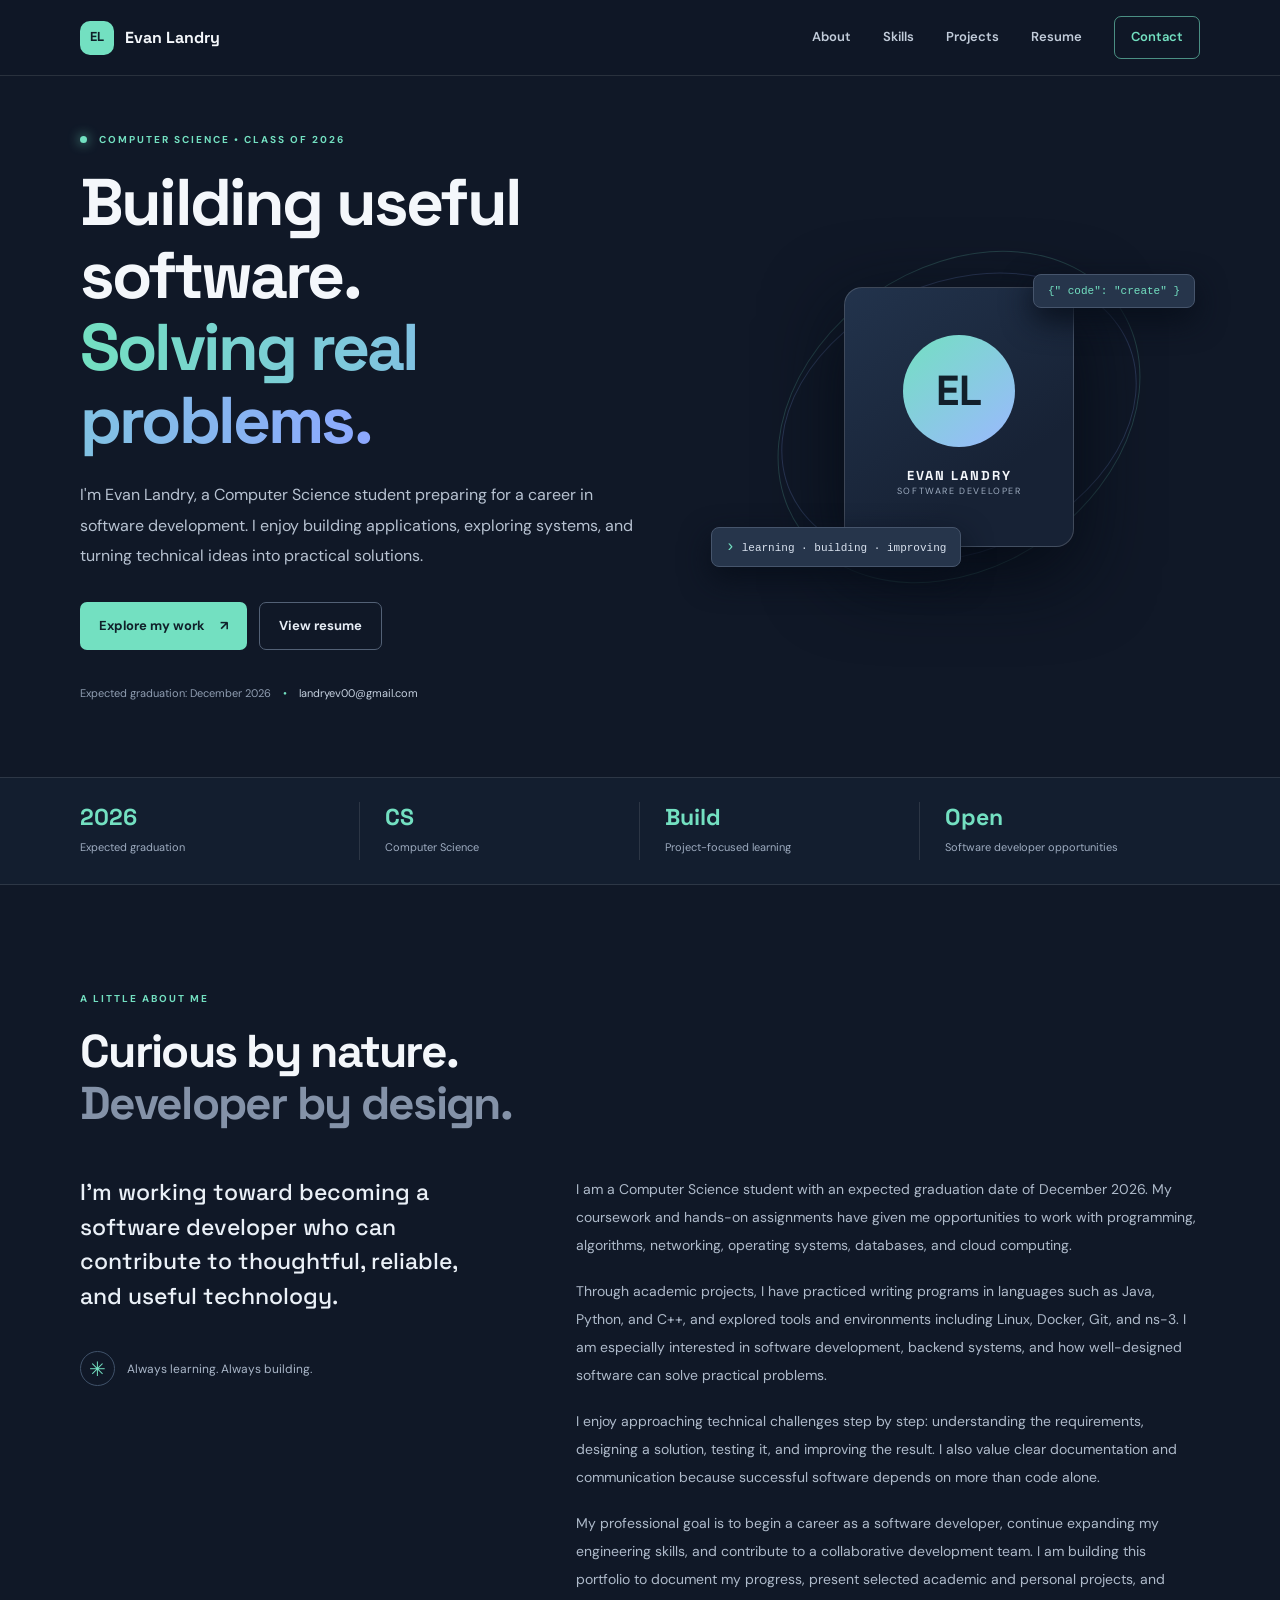
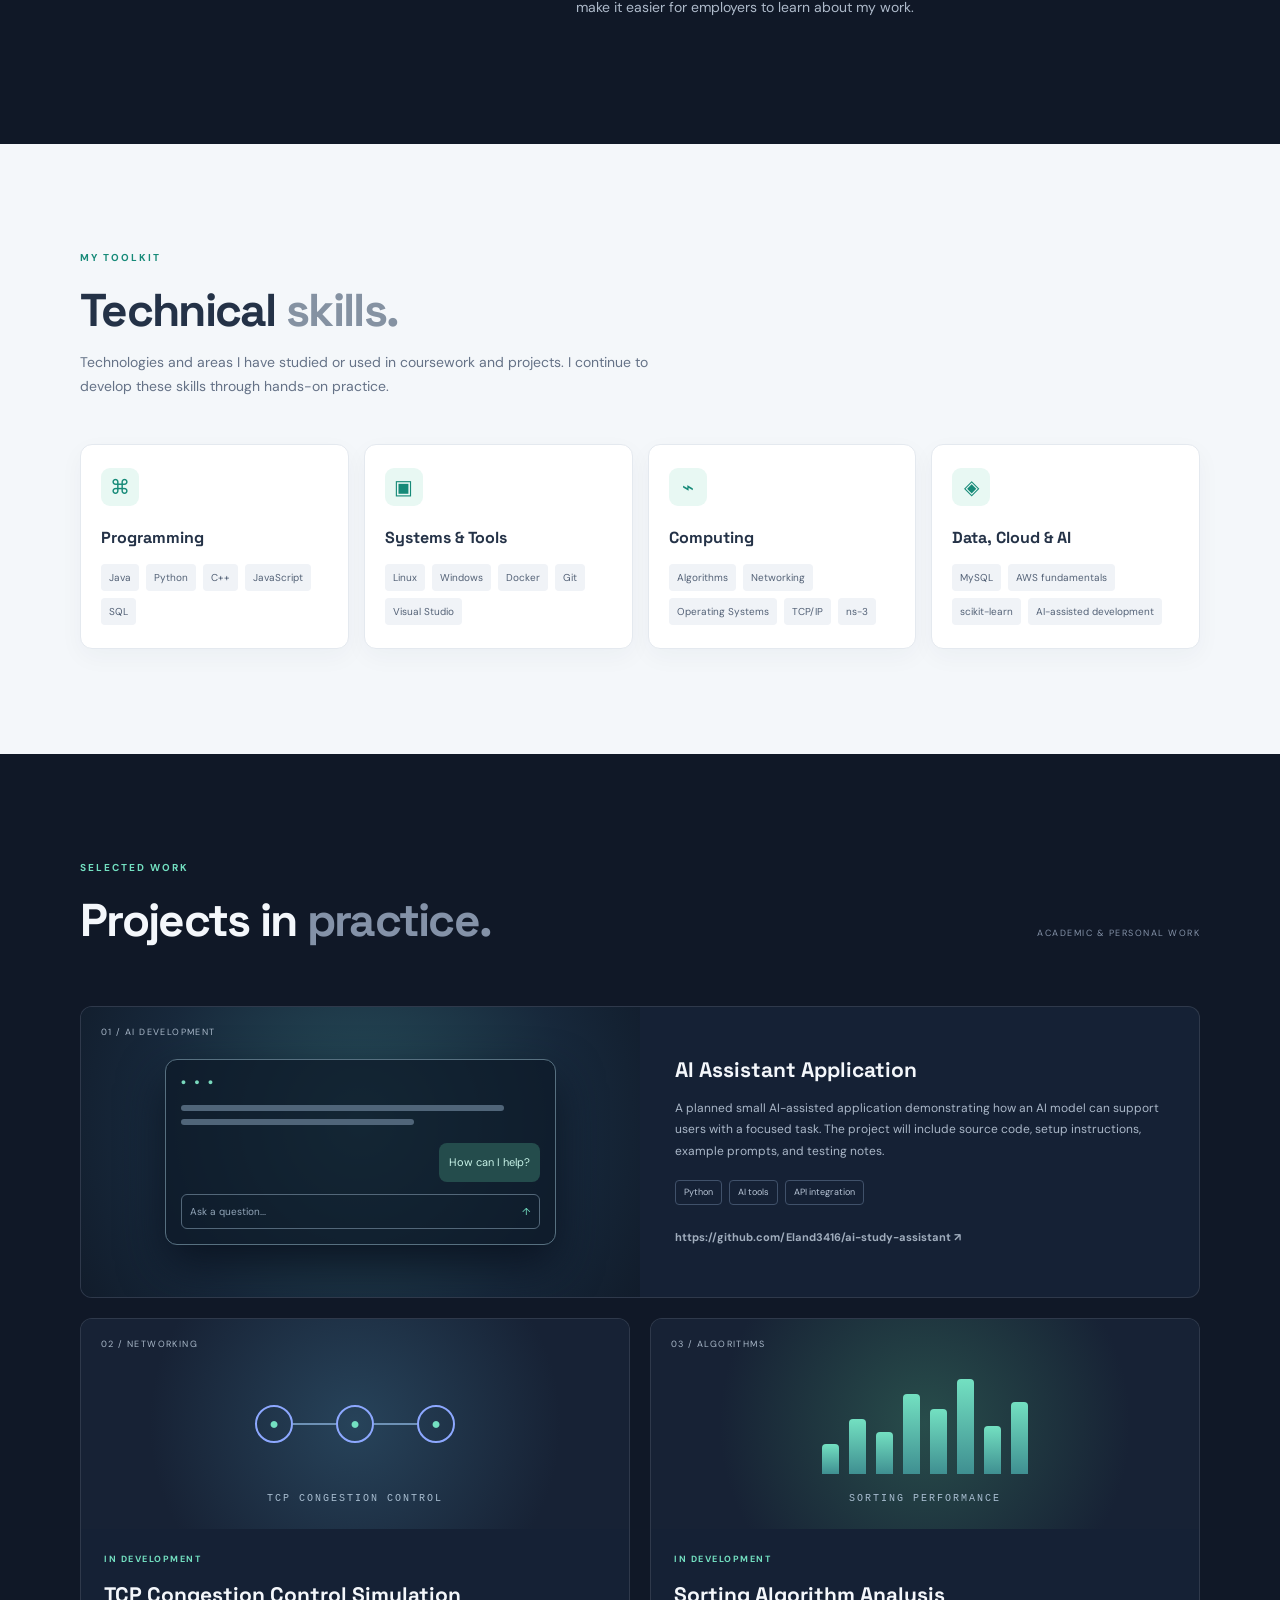
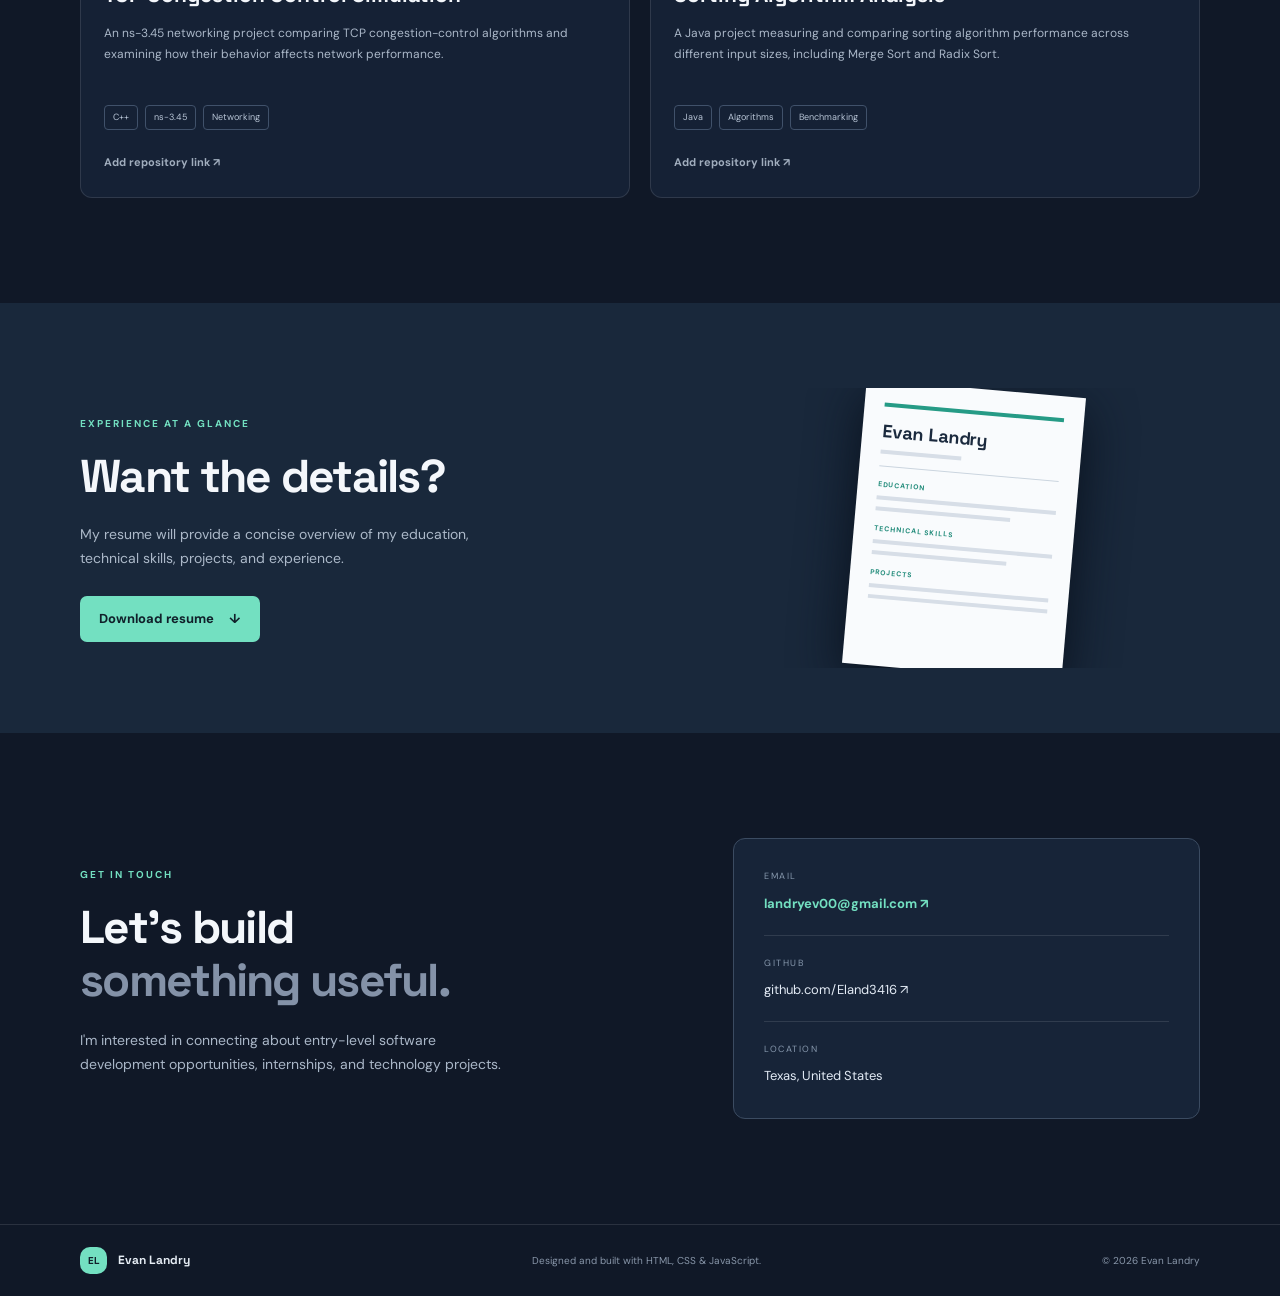
==== index.html @ 93e1a4d6 "Update project status to 'IN DEVELOPMENT'" ====
<!DOCTYPE html>
<html lang="en">
<head>
  <meta charset="UTF-8">
  <meta name="viewport" content="width=device-width, initial-scale=1.0">
  <meta name="description" content="Evan Landry — Computer Science student and aspiring software developer. Explore projects, technical skills, and contact information.">
  <meta name="theme-color" content="#101827">
  <title>Evan Landry | Software Developer Portfolio</title>
  <link rel="preconnect" href="https://fonts.googleapis.com">
  <link rel="preconnect" href="https://fonts.gstatic.com" crossorigin>
  <link href="https://fonts.googleapis.com/css2?family=DM+Sans:wght@400;500;600;700&family=Space+Grotesk:wght@500;600;700&display=swap" rel="stylesheet">
  <link rel="stylesheet" href="style.css">
</head>
<body>
  <header class="site-header">
    <nav class="nav container" aria-label="Main navigation">
      <a class="brand" href="#home" aria-label="Evan Landry home"><span class="brand-mark">EL</span><span>Evan Landry</span></a>
      <button class="menu-toggle" id="menuToggle" aria-label="Toggle navigation" aria-expanded="false">☰</button>
      <div class="nav-links" id="navLinks">
        <a href="#about">About</a><a href="#skills">Skills</a><a href="#projects">Projects</a>
        <a href="#resume">Resume</a><a class="nav-contact" href="#contact">Contact</a>
      </div>
    </nav>
  </header>

  <main>
    <section class="hero container" id="home">
      <div class="hero-copy">
        <p class="eyebrow"><span class="status-dot"></span> COMPUTER SCIENCE • CLASS OF 2026</p>
        <h1>Building useful software.<br><span class="gradient-text">Solving real problems.</span></h1>
        <p class="hero-description">I'm Evan Landry, a Computer Science student preparing for a career in software development. I enjoy building applications, exploring systems, and turning technical ideas into practical solutions.</p>
        <div class="hero-actions">
          <a class="button button-primary" href="#projects">Explore my work <span>↗</span></a>
          <a class="button button-secondary" href="resume/resume.pdf" target="_blank" rel="noopener">View resume</a>
        </div>
        <div class="hero-meta"><span>Expected graduation: December 2026</span><span class="meta-divider">•</span><a href="mailto:landryev00@gmail.com">landryev00@gmail.com</a></div>
      </div>
      <div class="hero-visual" aria-label="Initials EL profile placeholder">
        <div class="visual-orbit orbit-one"></div><div class="visual-orbit orbit-two"></div>
        <div class="profile-card"><div class="profile-initials">EL</div><p>EVAN LANDRY</p><span>SOFTWARE DEVELOPER</span></div>
        <div class="floating-tag tag-code">{" code": "create" }</div>
        <div class="floating-tag tag-terminal"><span>›</span> learning · building · improving</div>
      </div>
    </section>

    <section class="quick-facts">
      <div class="container facts-grid">
        <div><strong>2026</strong><span>Expected graduation</span></div>
        <div><strong>CS</strong><span>Computer Science</span></div>
        <div><strong>Build</strong><span>Project-focused learning</span></div>
        <div><strong>Open</strong><span>Software developer opportunities</span></div>
      </div>
    </section>

    <section class="section container" id="about">
      <div class="section-heading"><p class="eyebrow">A LITTLE ABOUT ME</p><h2>Curious by nature.<br><span class="muted-heading">Developer by design.</span></h2></div>
      <div class="about-grid">
        <div class="about-lead"><p class="lead">I'm working toward becoming a software developer who can contribute to thoughtful, reliable, and useful technology.</p><div class="about-note"><span class="note-icon">✳</span><span>Always learning. Always building.</span></div></div>
        <div class="about-body">
          <p>I am a Computer Science student with an expected graduation date of December 2026. My coursework and hands-on assignments have given me opportunities to work with programming, algorithms, networking, operating systems, databases, and cloud computing.</p>
          <p>Through academic projects, I have practiced writing programs in languages such as Java, Python, and C++, and explored tools and environments including Linux, Docker, Git, and ns-3. I am especially interested in software development, backend systems, and how well-designed software can solve practical problems.</p>
          <p>I enjoy approaching technical challenges step by step: understanding the requirements, designing a solution, testing it, and improving the result. I also value clear documentation and communication because successful software depends on more than code alone.</p>
          <p>My professional goal is to begin a career as a software developer, continue expanding my engineering skills, and contribute to a collaborative development team. I am building this portfolio to document my progress, present selected academic and personal projects, and make it easier for employers to learn about my work.</p>
        </div>
      </div>
    </section>

    <section class="section section-tint" id="skills">
      <div class="container">
        <div class="section-heading"><p class="eyebrow">MY TOOLKIT</p><h2>Technical <span class="muted-heading">skills.</span></h2><p class="section-intro">Technologies and areas I have studied or used in coursework and projects. I continue to develop these skills through hands-on practice.</p></div>
        <div class="skills-grid">
          <article class="skill-card"><div class="skill-icon">⌘</div><h3>Programming</h3><div class="skill-tags"><span>Java</span><span>Python</span><span>C++</span><span>JavaScript</span><span>SQL</span></div></article>
          <article class="skill-card"><div class="skill-icon">▣</div><h3>Systems & Tools</h3><div class="skill-tags"><span>Linux</span><span>Windows</span><span>Docker</span><span>Git</span><span>Visual Studio</span></div></article>
          <article class="skill-card"><div class="skill-icon">⌁</div><h3>Computing</h3><div class="skill-tags"><span>Algorithms</span><span>Networking</span><span>Operating Systems</span><span>TCP/IP</span><span>ns-3</span></div></article>
          <article class="skill-card"><div class="skill-icon">◈</div><h3>Data, Cloud & AI</h3><div class="skill-tags"><span>MySQL</span><span>AWS fundamentals</span><span>scikit-learn</span><span>AI-assisted development</span></div></article>
        </div>
      </div>
    </section>

    <section class="section container" id="projects">
      <div class="section-heading section-heading-row"><div><p class="eyebrow">SELECTED WORK</p><h2>Projects in <span class="muted-heading">practice.</span></h2></div><span class="project-count">ACADEMIC & PERSONAL WORK</span></div>
      <div class="projects-grid">
        <article class="project-card project-featured">
          <div class="project-art art-ai"><span class="art-label">01 / AI DEVELOPMENT</span><div class="ai-window"><div class="window-dots">● ● ●</div><div class="ai-line wide"></div><div class="ai-line"></div><div class="ai-bubble">How can I help?</div><div class="ai-input">Ask a question... <span>↑</span></div></div></div>
          <div class="project-content"><div class="project-type"></div><h3>AI Assistant Application</h3><p>A planned small AI-assisted application demonstrating how an AI model can support users with a focused task. The project will include source code, setup instructions, example prompts, and testing notes.</p><div class="project-tags"><span>Python</span><span>AI tools</span><span>API integration</span></div><span class="project-link coming-soon">https://github.com/Eland3416/ai-study-assistant ↗</span></div>
        </article>
        <article class="project-card">
          <div class="project-art art-network"><span class="art-label">02 / NETWORKING</span><div class="network-diagram"><i>●</i><b></b><i>●</i><b></b><i>●</i></div><div class="network-caption">TCP CONGESTION CONTROL</div></div>
          <div class="project-content"><div class="project-type">IN DEVELOPMENT</div><h3>TCP Congestion Control Simulation</h3><p>An ns-3.45 networking project comparing TCP congestion-control algorithms and examining how their behavior affects network performance.</p><div class="project-tags"><span>C++</span><span>ns-3.45</span><span>Networking</span></div><span class="project-link coming-soon">Add repository link ↗</span></div>
        </article>
        <article class="project-card">
          <div class="project-art art-algorithm"><span class="art-label">03 / ALGORITHMS</span><div class="bars"><i style="height:30%"></i><i style="height:55%"></i><i style="height:42%"></i><i style="height:80%"></i><i style="height:65%"></i><i style="height:95%"></i><i style="height:48%"></i><i style="height:72%"></i></div><div class="network-caption">SORTING PERFORMANCE</div></div>
          <div class="project-content"><div class="project-type">IN DEVELOPMENT</div><h3>Sorting Algorithm Analysis</h3><p>A Java project measuring and comparing sorting algorithm performance across different input sizes, including Merge Sort and Radix Sort.</p><div class="project-tags"><span>Java</span><span>Algorithms</span><span>Benchmarking</span></div><span class="project-link coming-soon">Add repository link ↗</span></div>
        </article>
      </div>
    </section>

    <section class="section resume-section" id="resume">
      <div class="container resume-panel"><div><p class="eyebrow">EXPERIENCE AT A GLANCE</p><h2>Want the details?</h2><p>My resume will provide a concise overview of my education, technical skills, projects, and experience.</p><a class="button button-primary" href="resume/resume.pdf" target="_blank" rel="noopener">Download resume <span>↓</span></a></div><div class="resume-preview"><div class="resume-sheet"><div class="resume-sheet-top"></div><div class="resume-sheet-name">Evan Landry</div><div class="resume-sheet-line short"></div><div class="resume-sheet-rule"></div><div class="resume-sheet-heading">EDUCATION</div><div class="resume-sheet-line"></div><div class="resume-sheet-line medium"></div><div class="resume-sheet-heading">TECHNICAL SKILLS</div><div class="resume-sheet-line"></div><div class="resume-sheet-line medium"></div><div class="resume-sheet-heading">PROJECTS</div><div class="resume-sheet-line"></div><div class="resume-sheet-line"></div></div></div></div>
     
    </section>

    <section class="section container contact-section" id="contact">
      <div class="contact-copy"><p class="eyebrow">GET IN TOUCH</p><h2>Let's build<br><span class="muted-heading">something useful.</span></h2><p>I'm interested in connecting about entry-level software development opportunities, internships, and technology projects.</p></div>
      <div class="contact-card"><span class="contact-label">EMAIL</span><a class="contact-email" href="mailto:landryev00@gmail.com">landryev00@gmail.com ↗</a><div class="contact-divider"></div><span class="contact-label">GITHUB</span><a href="https://github.com/Eland3416" target="_blank" rel="noopener">github.com/Eland3416 ↗</a><div class="contact-divider"></div><span class="contact-label">LOCATION</span><span>Texas, United States</span></div>
    </section>
  </main>

  <footer class="footer"><div class="container footer-inner"><a class="brand" href="#home"><span class="brand-mark">EL</span><span>Evan Landry</span></a><span>Designed and built with HTML, CSS & JavaScript.</span><span>© <span id="year"></span> Evan Landry</span></div></footer>
  <script src="script.js"></script>
</body>
</html>
---- style.css ----
:root{--bg:#101827;--panel:#172235;--ink:#f4f7fb;--muted:#aab6c8;--accent:#73e0c1;--accent2:#8da8ff;--line:rgba(255,255,255,.11);--light:#f4f7fa;--dark:#172235;--body:#243247}
*{box-sizing:border-box}html{scroll-behavior:smooth;scroll-padding-top:85px}body{margin:0;font-family:"DM Sans",sans-serif;color:var(--ink);background:var(--bg);line-height:1.7}a{color:inherit;text-decoration:none}.container{width:min(1120px,calc(100% - 48px));margin-inline:auto}.site-header{height:76px;position:sticky;top:0;z-index:10;background:rgba(16,24,39,.92);backdrop-filter:blur(14px);border-bottom:1px solid var(--line)}.nav{height:100%;display:flex;align-items:center;justify-content:space-between}.brand{display:inline-flex;align-items:center;gap:11px;font-family:"Space Grotesk",sans-serif;font-weight:700}.brand-mark{display:grid;place-items:center;width:34px;height:34px;border-radius:10px;background:var(--accent);color:#10202a;font-size:13px}.nav-links{display:flex;align-items:center;gap:32px;color:#c2ccda;font-size:13px;font-weight:600}.nav-links a:hover,.contact-card a:hover{color:var(--accent)}.nav-links .nav-contact{padding:9px 16px;border:1px solid rgba(115,224,193,.6);border-radius:7px;color:var(--accent)}.menu-toggle{display:none;background:none;border:0;color:white;font-size:24px}
.hero{min-height:620px;display:grid;grid-template-columns:1.1fr .9fr;align-items:center;gap:50px;padding-top:55px;padding-bottom:75px}.eyebrow{font-size:10px;letter-spacing:2px;font-weight:700;color:var(--accent);margin:0 0 18px}.status-dot{display:inline-block;width:7px;height:7px;border-radius:50%;background:var(--accent);margin-right:8px;box-shadow:0 0 12px var(--accent)}h1,h2,h3,p{margin-top:0}h1,h2,h3{font-family:"Space Grotesk",sans-serif}h1{font-size:clamp(42px,5.2vw,66px);line-height:1.1;letter-spacing:-2.8px;margin-bottom:24px}.gradient-text{background:linear-gradient(90deg,var(--accent),var(--accent2));background-clip:text;color:transparent}.hero-description{max-width:580px;color:#b7c2d1;font-size:16px;line-height:1.9}.hero-actions{display:flex;gap:12px;margin-top:30px}.button{display:inline-flex;align-items:center;justify-content:center;gap:15px;padding:12px 19px;border-radius:7px;font-size:13px;font-weight:700;transition:transform .2s,background .2s}.button:hover{transform:translateY(-2px)}.button-primary{background:var(--accent);color:#10202a}.button-secondary{border:1px solid #536176;color:#e7edf5}.hero-meta{display:flex;gap:12px;align-items:center;margin-top:34px;color:#8f9db1;font-size:11px}.hero-meta a{color:#c5d0df}.meta-divider{color:var(--accent)}
.hero-visual{height:410px;position:relative;display:grid;place-items:center}.visual-orbit{position:absolute;border:1px solid rgba(141,168,255,.2);border-radius:50%;transform:rotate(-24deg)}.orbit-one{width:370px;height:270px}.orbit-two{width:300px;height:390px;transform:rotate(55deg);border-color:rgba(115,224,193,.2)}.profile-card{width:230px;height:260px;position:relative;z-index:1;display:flex;flex-direction:column;align-items:center;justify-content:center;border:1px solid rgba(255,255,255,.17);border-radius:18px;background:linear-gradient(145deg,#22334c,#172235 70%);box-shadow:0 25px 80px #050b15}.profile-initials{width:112px;height:112px;display:grid;place-items:center;border-radius:50%;font:700 42px "Space Grotesk";color:#12202b;background:linear-gradient(140deg,var(--accent),#9bb8ff);margin-bottom:20px}.profile-card p{font:700 13px "Space Grotesk";letter-spacing:2px;margin:0}.profile-card>span{font-size:9px;letter-spacing:1.6px;color:#9eacc0}.floating-tag{position:absolute;z-index:2;background:#26354b;border:1px solid #46556c;padding:10px 14px;border-radius:8px;color:#d9e2ef;font:11px monospace;box-shadow:0 12px 30px #080f1b}.tag-code{top:62px;right:5px;color:var(--accent)}.tag-terminal{bottom:55px;left:-8px}.tag-terminal span{color:var(--accent);font-size:16px}
.quick-facts{border-block:1px solid var(--line);background:#131e2f}.facts-grid{display:grid;grid-template-columns:repeat(4,1fr);padding:24px 0}.facts-grid div{padding:0 25px;border-right:1px solid var(--line)}.facts-grid div:first-child{padding-left:0}.facts-grid div:last-child{border:0}.facts-grid strong{display:block;font:700 23px "Space Grotesk";color:var(--accent)}.facts-grid span{font-size:11px;color:#9eacc0}
.section{padding-top:105px;padding-bottom:105px}.section-heading{margin-bottom:45px}.section-heading h2,.contact-copy h2,.resume-panel h2{font-size:clamp(34px,4vw,46px);line-height:1.15;letter-spacing:-1.7px;margin-bottom:14px}.muted-heading{color:#8492a8}.about-grid{display:grid;grid-template-columns:.8fr 1.2fr;gap:80px}.lead{font:500 23px/1.5 "Space Grotesk";color:#eaf0f7}.about-note{display:flex;align-items:center;gap:12px;margin-top:38px;color:#aab7c9;font-size:12px}.note-icon{display:grid;place-items:center;width:35px;height:35px;border:1px solid #40526a;border-radius:50%;color:var(--accent);font-size:20px}.about-body p{font-size:14px;color:#aebaca;line-height:2;margin-bottom:18px}
.section-tint{background:var(--light);color:var(--body)}.section-tint .muted-heading{color:#8592a2}.section-tint .eyebrow{color:#168a78}.section-intro{max-width:570px;color:#657287;font-size:14px}.skills-grid{display:grid;grid-template-columns:repeat(4,1fr);gap:15px}.skill-card{background:white;border:1px solid #e4e9ef;border-radius:12px;padding:23px 20px;box-shadow:0 8px 25px rgba(28,47,73,.04)}.skill-icon{width:38px;height:38px;display:grid;place-items:center;border-radius:9px;background:#e8f8f3;color:#168a78;font-size:20px}.skill-card h3{font-size:16px;margin:18px 0 13px}.skill-tags,.project-tags{display:flex;flex-wrap:wrap;gap:7px}.skill-tags span{font-size:10px;color:#536176;background:#f0f3f7;padding:5px 8px;border-radius:4px}.small-note{font-size:11px;color:#8895a6;margin-top:18px}.section-tint .small-note{color:#778397}
.section-heading-row{display:flex;justify-content:space-between;align-items:end}.project-count{font-size:9px;letter-spacing:1.5px;color:#8492a8;padding-bottom:20px}.projects-grid{display:grid;grid-template-columns:repeat(2,1fr);gap:20px}.project-card{overflow:hidden;border:1px solid var(--line);border-radius:12px;background:#152135}.project-featured{grid-column:span 2;display:grid;grid-template-columns:1fr 1fr}.project-art{height:210px;position:relative;overflow:hidden;display:flex;align-items:center;justify-content:center}.project-featured .project-art{height:100%;min-height:290px}.art-ai{background:radial-gradient(circle at 50% 40%,#28505c,#17283b 65%,#111c2b)}.art-network{background:radial-gradient(circle at center,#27435a,#172235 70%)}.art-algorithm{background:radial-gradient(circle at center,#284d4b,#172235 70%)}.art-label{position:absolute;top:18px;left:20px;font-size:9px;letter-spacing:1.4px;color:#a9b8c9}.ai-window{width:70%;padding:15px;border:1px solid #577080;border-radius:12px;background:rgba(12,25,39,.75);box-shadow:0 20px 45px #0b1422}.window-dots{font-size:9px;letter-spacing:3px;color:#79d9bd;margin-bottom:15px}.ai-line{height:6px;width:65%;background:#506579;border-radius:6px;margin:8px 0}.ai-line.wide{width:90%}.ai-bubble{margin:18px 0 12px auto;padding:10px;width:max-content;max-width:90%;background:#244c4c;border-radius:8px;color:#c9f4e9;font-size:11px}.ai-input{border:1px solid #536779;border-radius:6px;padding:8px;color:#92a5b8;font-size:10px}.ai-input span{float:right;color:var(--accent)}.network-diagram{display:flex;align-items:center;gap:0}.network-diagram i{width:38px;height:38px;border:2px solid var(--accent2);border-radius:50%;display:grid;place-items:center;color:var(--accent);font-style:normal}.network-diagram b{width:43px;height:2px;background:#6d91b5}.network-caption{position:absolute;bottom:25px;font:10px monospace;letter-spacing:2px;color:#a8bdd0}.bars{height:100px;display:flex;align-items:end;gap:10px}.bars i{display:block;width:17px;border-radius:4px 4px 0 0;background:linear-gradient(var(--accent),#3f8f91)}.project-content{padding:23px}.project-featured .project-content{padding:35px}.project-type{font-size:9px;letter-spacing:1.5px;color:var(--accent);font-weight:700;margin-bottom:10px}.project-content h3{font-size:21px;margin-bottom:10px}.project-content p{font-size:12px;line-height:1.8;color:#aab7c8;min-height:65px}.project-tags{margin:17px 0}.project-tags span{font-size:9px;padding:4px 8px;border:1px solid #40516a;border-radius:4px;color:#b9c6d7}.project-link{font-size:11px;font-weight:700;color:var(--accent)}.coming-soon{color:#a0adbd}
.resume-section{background:#19283b;padding:85px 0 65px}.resume-panel{display:grid;grid-template-columns:1fr .8fr;align-items:center;gap:60px}.resume-panel p:not(.eyebrow){max-width:450px;color:#acb9c9;font-size:14px;margin:20px 0 25px}.resume-preview{height:280px;display:grid;place-items:center;overflow:hidden}.resume-sheet{width:220px;height:285px;background:#f9fbfd;color:#1b2a3e;padding:22px 20px;transform:rotate(5deg);box-shadow:0 15px 50px #09111d}.resume-sheet-top{height:4px;background:#269b86;margin-bottom:13px}.resume-sheet-name{font:700 18px "Space Grotesk"}.resume-sheet-line{height:4px;background:#d7dee7;margin:7px 0}.resume-sheet-line.short{width:45%}.resume-sheet-line.medium{width:75%}.resume-sheet-rule{height:1px;background:#cbd5df;margin:12px 0}.resume-sheet-heading{font:700 7px "DM Sans";letter-spacing:1px;color:#218b7a;margin-top:13px}.resume-note{color:#8c9bae!important}
.contact-section{display:grid;grid-template-columns:1fr .8fr;gap:70px;align-items:center}.contact-copy>p:last-child{max-width:440px;color:#aab7c8;font-size:14px;margin-top:22px}.contact-card{padding:30px;border:1px solid #3b4b61;border-radius:12px;background:#172438;display:flex;flex-direction:column;gap:8px}.contact-label{font-size:9px;letter-spacing:1.5px;color:#8798ad}.contact-card a,.contact-card>span:last-child{font-size:13px;color:#e3ebf5}.contact-card .contact-email{color:var(--accent);font-weight:700}.contact-divider{height:1px;background:var(--line);margin:12px 0}.footer{border-top:1px solid var(--line);padding:22px 0;color:#8997aa;font-size:10px}.footer-inner{display:flex;align-items:center;justify-content:space-between}.footer .brand{color:#e6edf5;font-size:12px}.footer .brand-mark{width:27px;height:27px;font-size:10px}
@media(max-width:800px){.hero{grid-template-columns:1fr;padding-top:75px;gap:15px}.hero-visual{height:340px}.hero-copy{max-width:650px}.about-grid{gap:35px}.skills-grid{grid-template-columns:repeat(2,1fr)}.contact-section{gap:35px}.facts-grid div{padding-inline:14px}}
@media(max-width:620px){.container{width:min(100% - 36px,1120px)}.site-header{height:66px}.menu-toggle{display:block}.nav-links{display:none;position:absolute;top:65px;left:0;right:0;padding:20px 24px 25px;background:#152135;border-bottom:1px solid var(--line);flex-direction:column;align-items:stretch;gap:17px}.nav-links.open{display:flex}.nav-links .nav-contact{text-align:center}.hero{min-height:auto;padding-top:65px;padding-bottom:50px}h1{font-size:43px;letter-spacing:-1.8px}.hero-description{font-size:14px}.hero-meta{flex-wrap:wrap}.hero-visual{height:300px}.orbit-one{width:290px;height:220px}.orbit-two{width:240px;height:310px}.profile-card{width:190px;height:220px}.profile-initials{width:90px;height:90px;font-size:34px}.tag-code{right:0;top:35px}.tag-terminal{left:0;bottom:35px;font-size:9px}.facts-grid{grid-template-columns:repeat(2,1fr);gap:20px}.facts-grid div{border:0;padding:0}.section{padding-top:75px;padding-bottom:75px}.about-grid,.contact-section,.resume-panel{grid-template-columns:1fr;gap:25px}.about-note{margin-top:20px}.skills-grid{grid-template-columns:1fr 1fr;gap:10px}.skill-card{padding:17px 13px}.skill-card h3{font-size:14px}.section-heading-row{display:block}.project-count{display:block;padding:0}.projects-grid{grid-template-columns:1fr}.project-featured{grid-column:auto;display:block}.project-featured .project-art{min-height:210px}.project-featured .project-content{padding:23px}.project-content p{min-height:0}.resume-section{padding:65px 0 45px}.resume-preview{height:230px}.resume-sheet{transform:scale(.8) rotate(5deg)}.footer-inner{flex-direction:column;gap:12px;align-items:flex-start}.footer-inner>span:nth-child(2){order:3}}
@media(max-width:380px){.skills-grid{grid-template-columns:1fr}.hero-actions{flex-direction:column;align-items:stretch}.button{width:100%}}
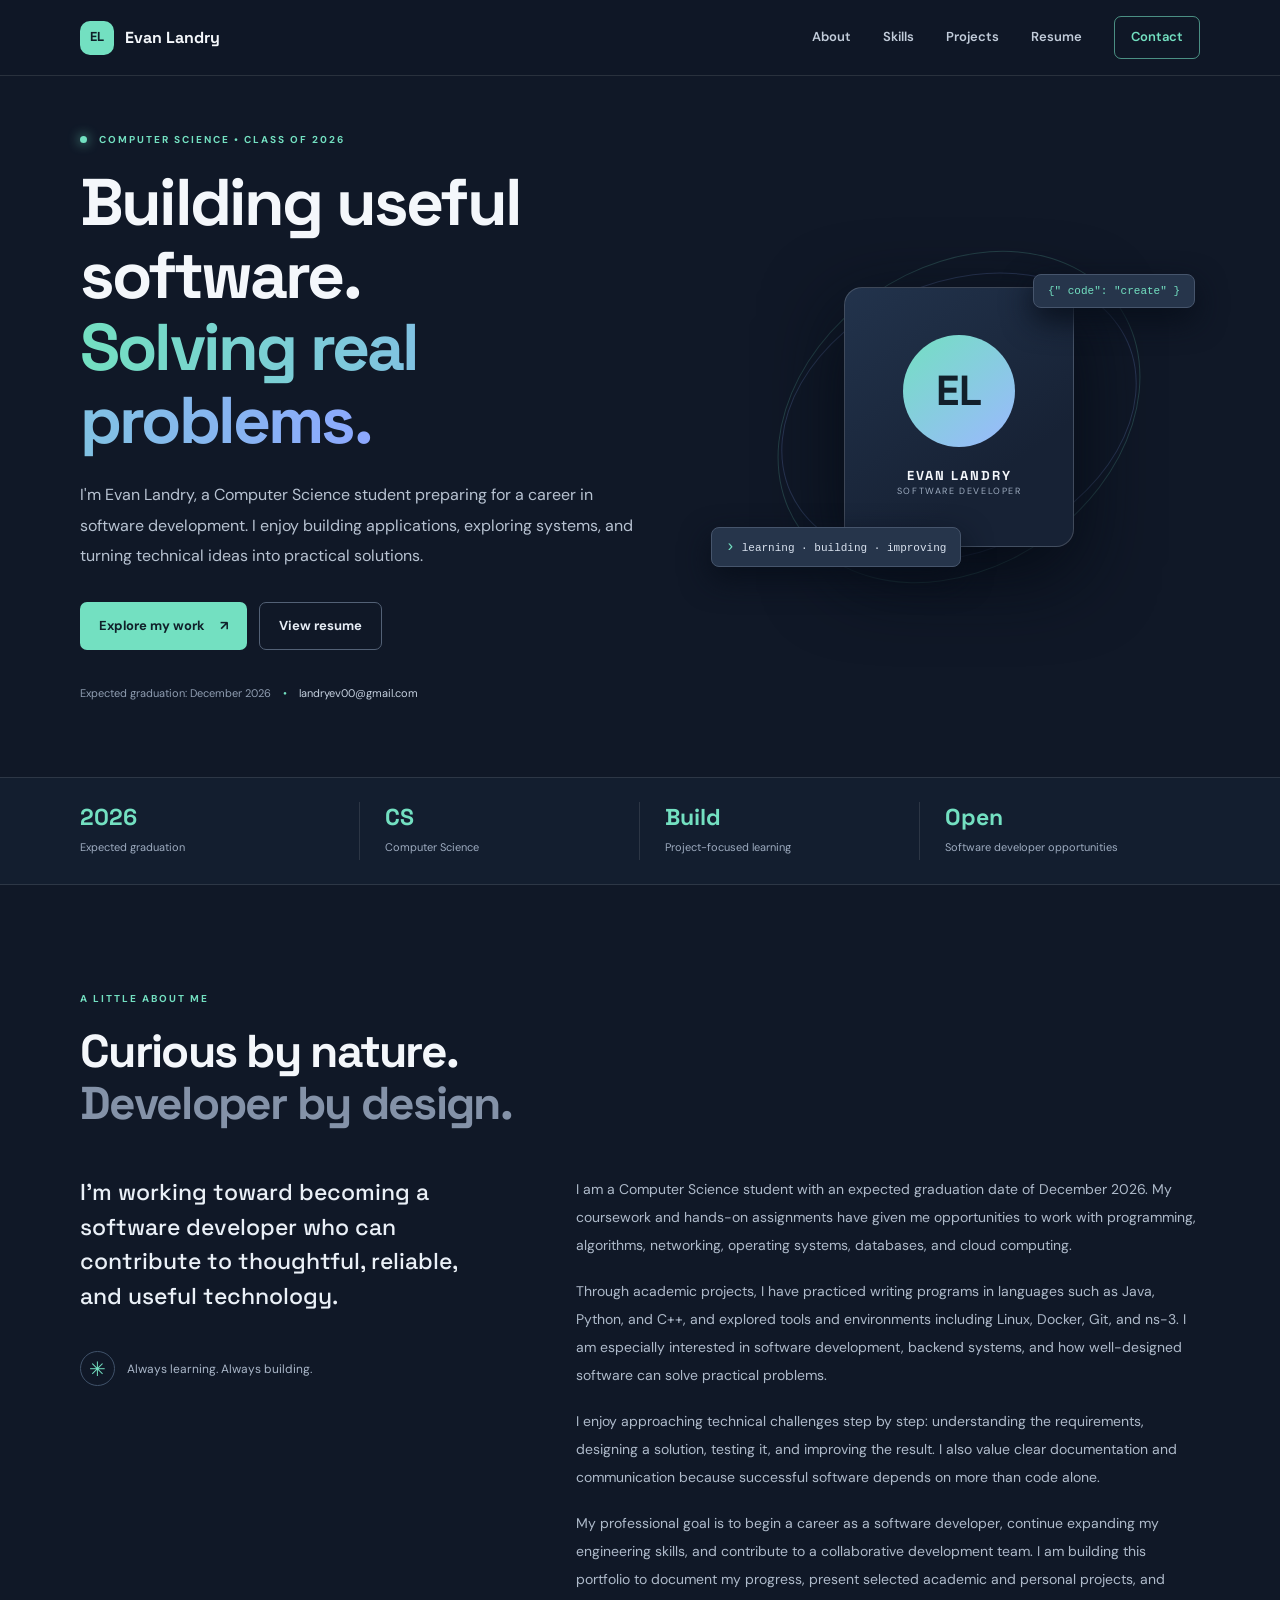
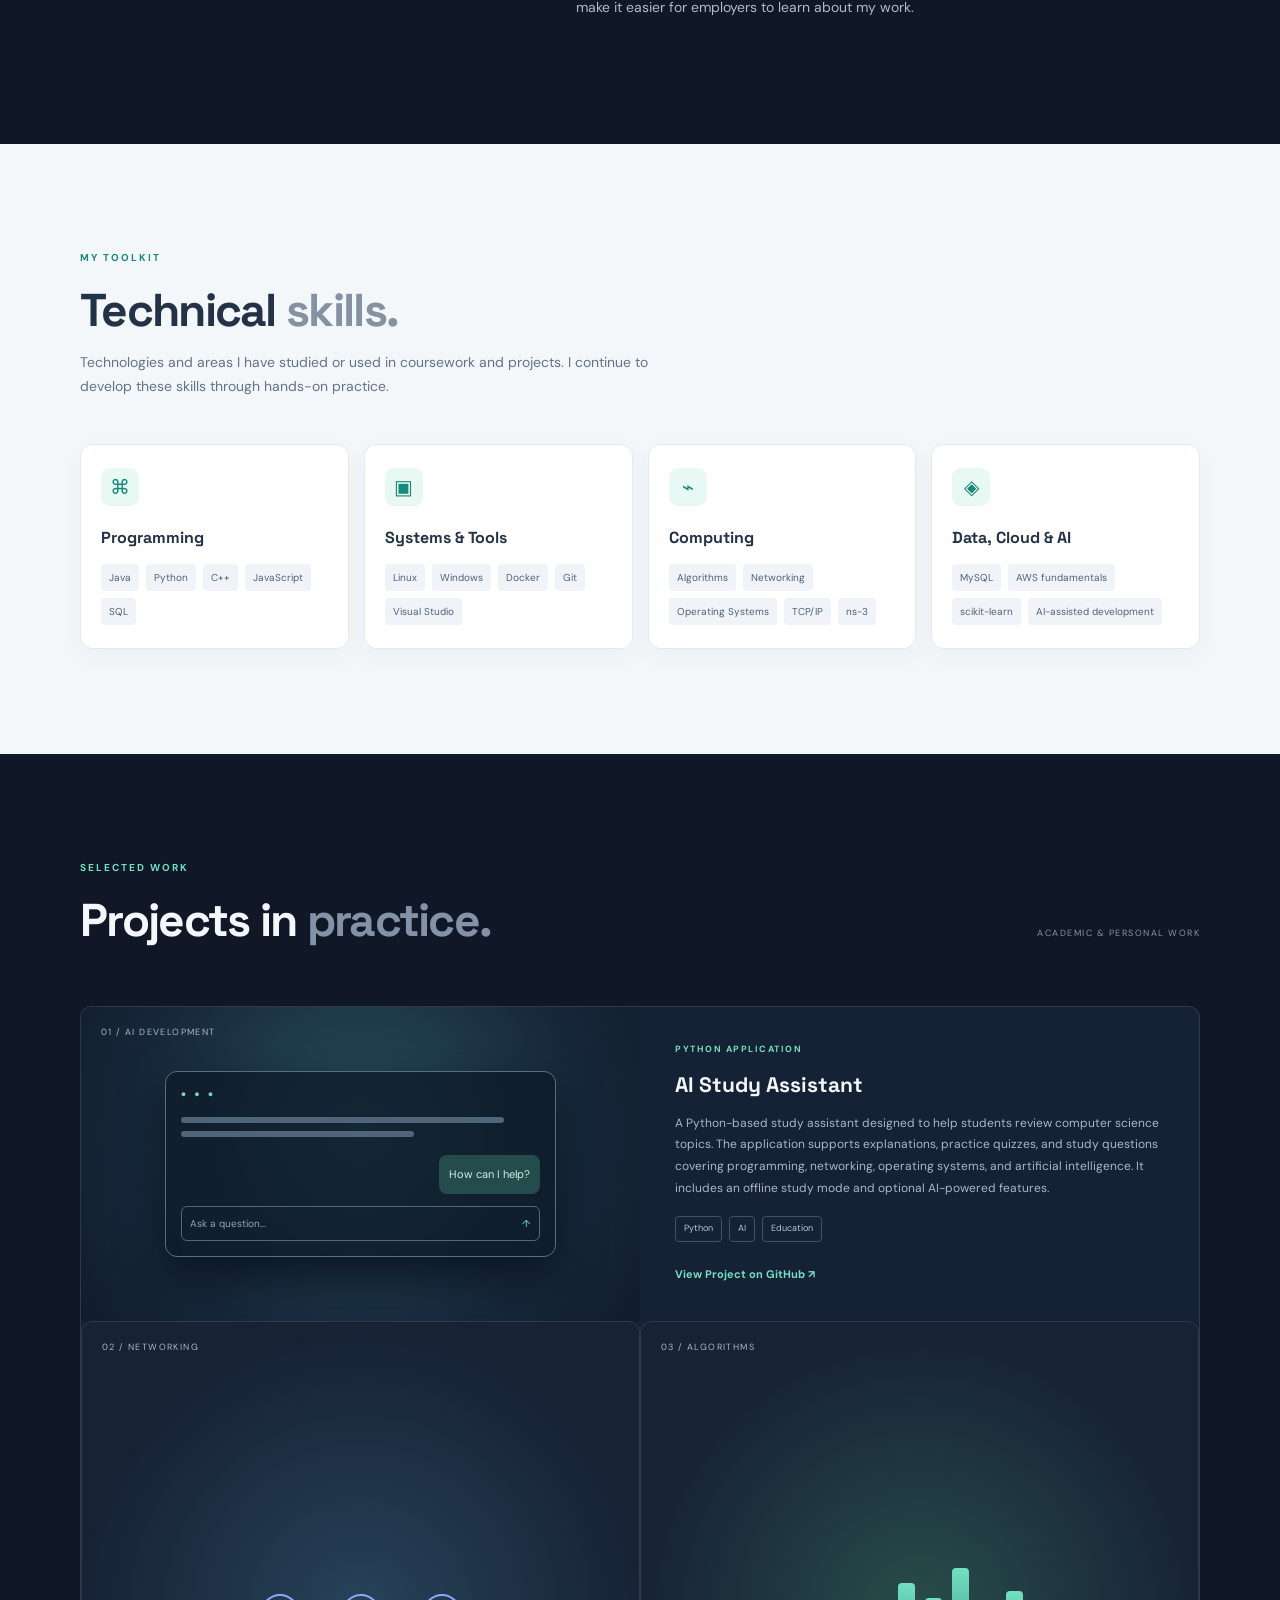
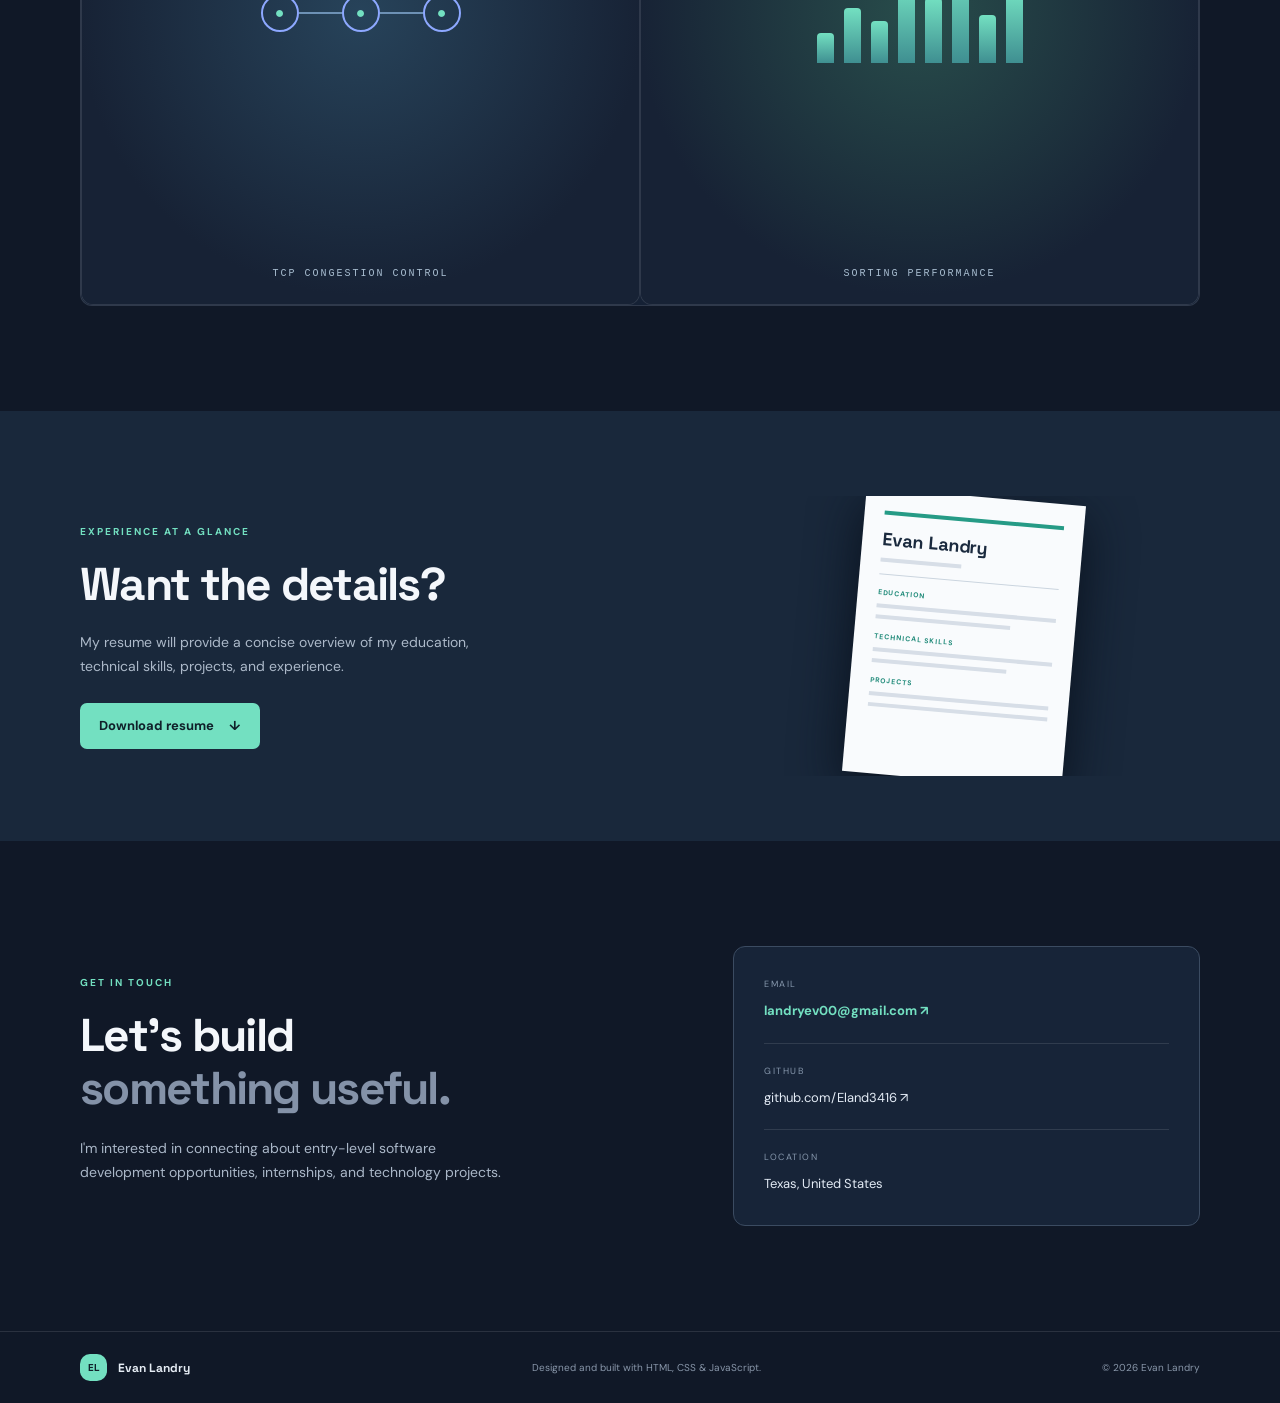
==== commit 3c099a73: "Revise AI Study Assistant project content Updated project details for AI Study Assistant, including " ====
--- a/index.html
+++ b/index.html
@@ -82,8 +82,35 @@
       <div class="projects-grid">
         <article class="project-card project-featured">
           <div class="project-art art-ai"><span class="art-label">01 / AI DEVELOPMENT</span><div class="ai-window"><div class="window-dots">● ● ●</div><div class="ai-line wide"></div><div class="ai-line"></div><div class="ai-bubble">How can I help?</div><div class="ai-input">Ask a question... <span>↑</span></div></div></div>
-          <div class="project-content"><div class="project-type"></div><h3>AI Assistant Application</h3><p>A planned small AI-assisted application demonstrating how an AI model can support users with a focused task. The project will include source code, setup instructions, example prompts, and testing notes.</p><div class="project-tags"><span>Python</span><span>AI tools</span><span>API integration</span></div><span class="project-link coming-soon">https://github.com/Eland3416/ai-study-assistant ↗</span></div>
-        </article>
+         
+<div class="project-content">
+  <div class="project-type">PYTHON APPLICATION</div>
+  <h3>AI Study Assistant</h3>
+
+  <p>
+    A Python-based study assistant designed to help
+    students review computer science topics. The
+    application supports explanations, practice quizzes,
+    and study questions covering programming, networking,
+    operating systems, and artificial intelligence.
+    It includes an offline study mode and optional
+    AI-powered features.
+  </p>
+
+  <div class="project-tags">
+    <span>Python</span>
+    <span>AI</span>
+    <span>Education</span>
+  </div>
+
+  <a class="project-link"
+     href="https://github.com/Eland3416/ai-study-assistant"
+     target="_blank"
+     rel="noopener noreferrer">
+    View Project on GitHub ↗
+  </a>
+</div>
+
         <article class="project-card">
           <div class="project-art art-network"><span class="art-label">02 / NETWORKING</span><div class="network-diagram"><i>●</i><b></b><i>●</i><b></b><i>●</i></div><div class="network-caption">TCP CONGESTION CONTROL</div></div>
           <div class="project-content"><div class="project-type">IN DEVELOPMENT</div><h3>TCP Congestion Control Simulation</h3><p>An ns-3.45 networking project comparing TCP congestion-control algorithms and examining how their behavior affects network performance.</p><div class="project-tags"><span>C++</span><span>ns-3.45</span><span>Networking</span></div><span class="project-link coming-soon">Add repository link ↗</span></div>
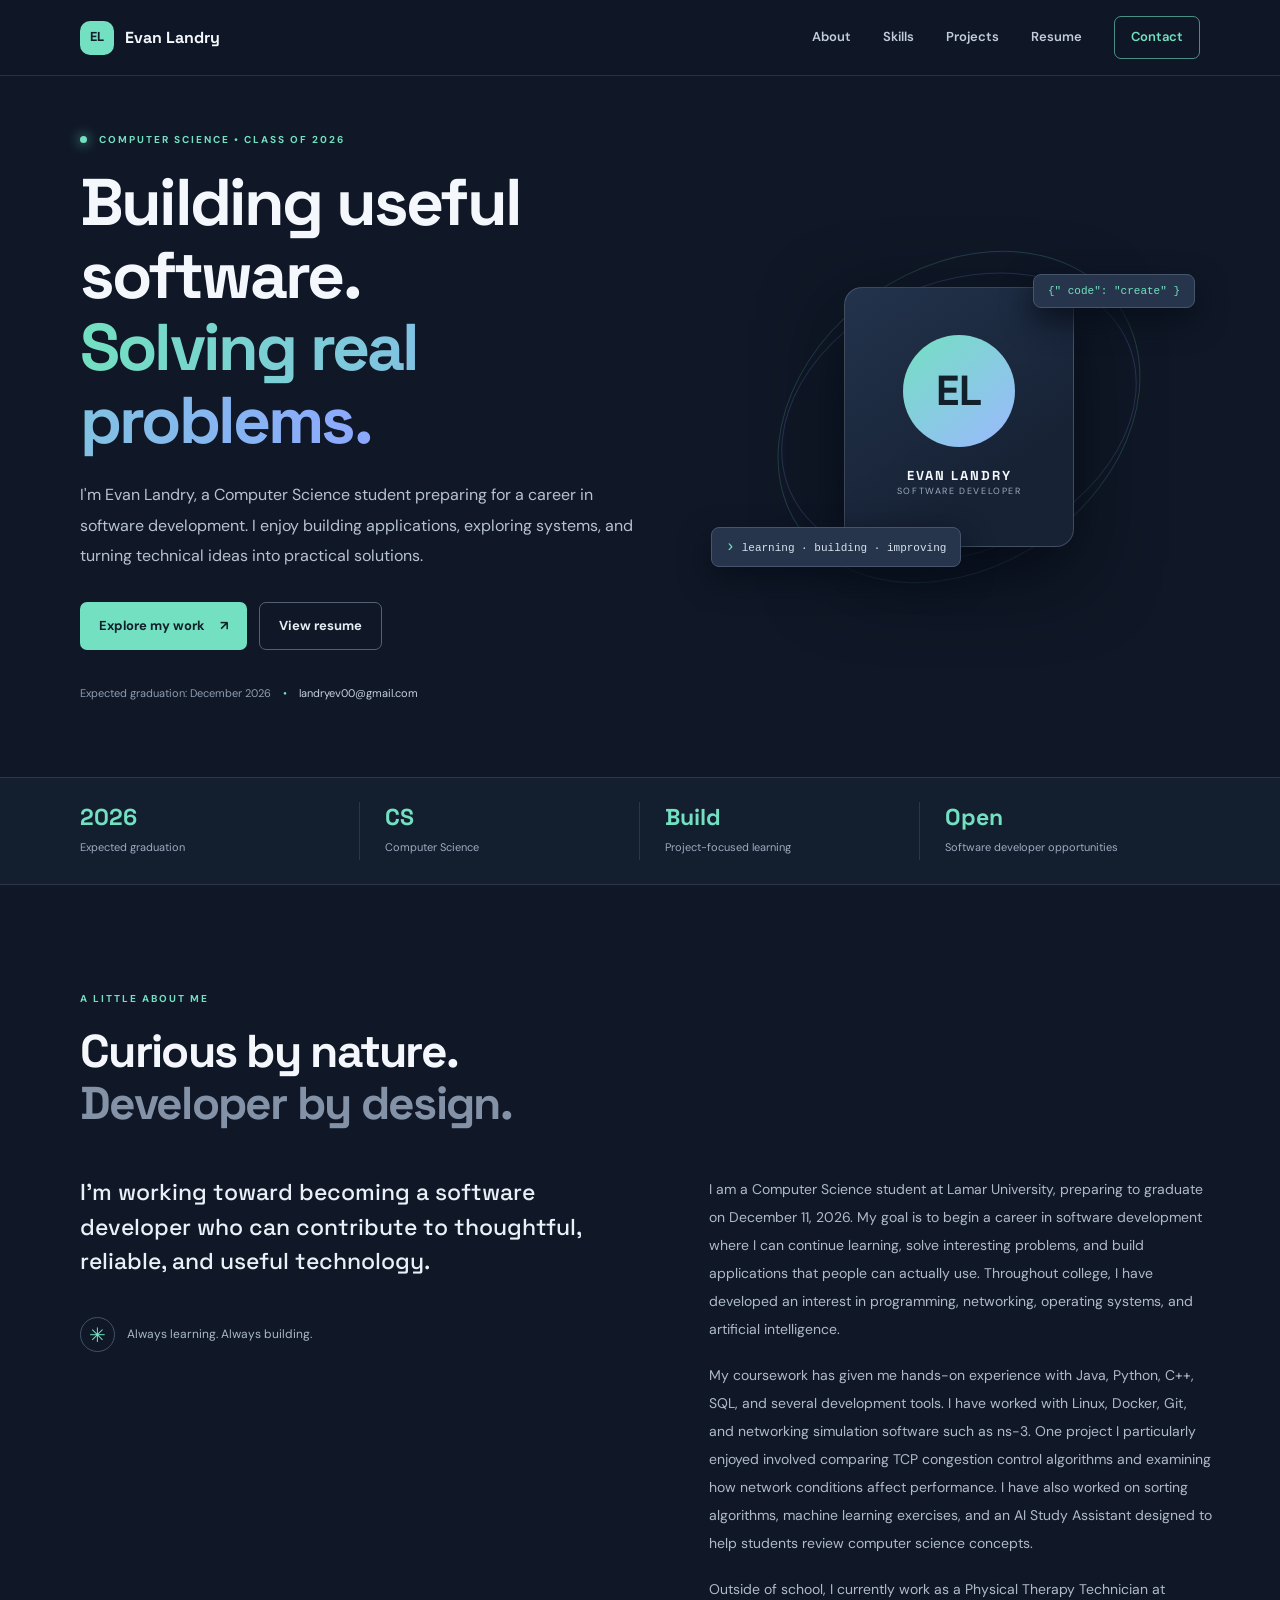
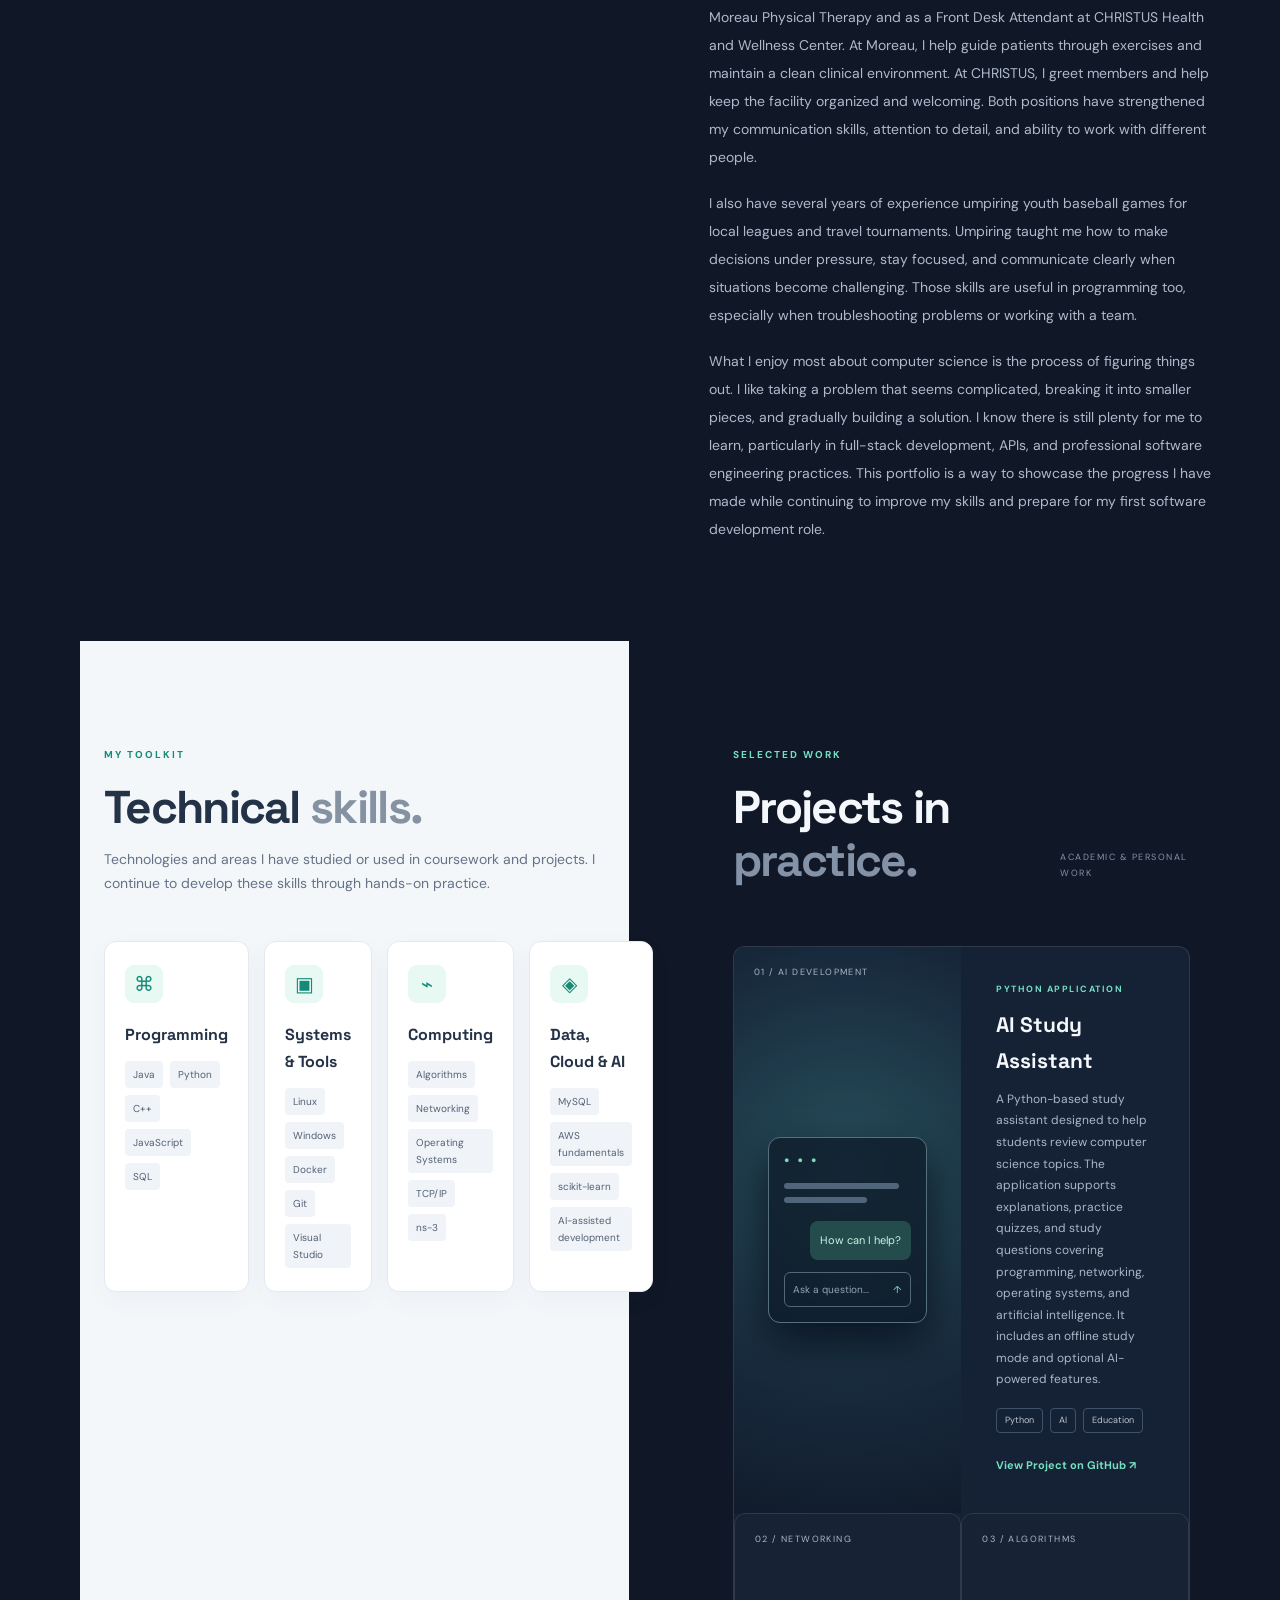
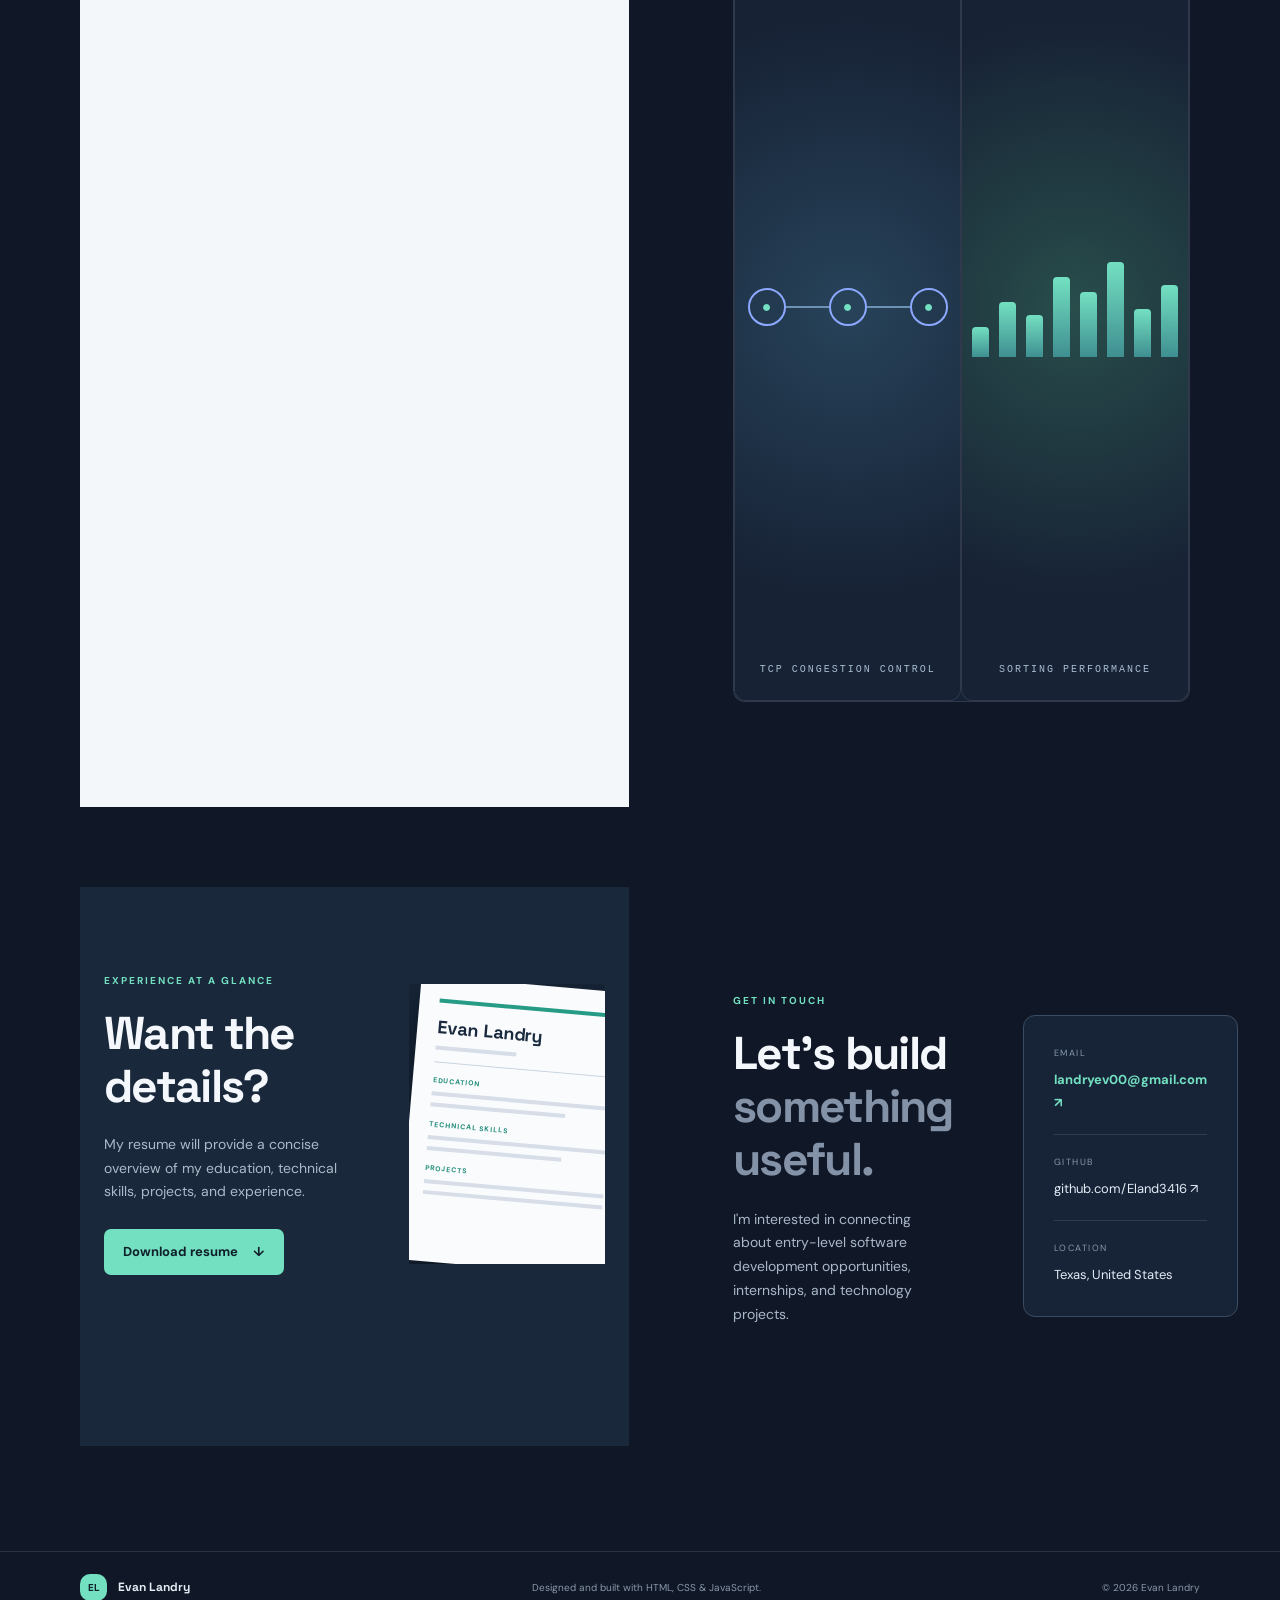
==== commit c9b50da5: "Revise about section with updated details Updated personal information and experiences in the about " ====
--- a/index.html
+++ b/index.html
@@ -56,14 +56,69 @@
       <div class="section-heading"><p class="eyebrow">A LITTLE ABOUT ME</p><h2>Curious by nature.<br><span class="muted-heading">Developer by design.</span></h2></div>
       <div class="about-grid">
         <div class="about-lead"><p class="lead">I'm working toward becoming a software developer who can contribute to thoughtful, reliable, and useful technology.</p><div class="about-note"><span class="note-icon">✳</span><span>Always learning. Always building.</span></div></div>
-        <div class="about-body">
-          <p>I am a Computer Science student with an expected graduation date of December 2026. My coursework and hands-on assignments have given me opportunities to work with programming, algorithms, networking, operating systems, databases, and cloud computing.</p>
-          <p>Through academic projects, I have practiced writing programs in languages such as Java, Python, and C++, and explored tools and environments including Linux, Docker, Git, and ns-3. I am especially interested in software development, backend systems, and how well-designed software can solve practical problems.</p>
-          <p>I enjoy approaching technical challenges step by step: understanding the requirements, designing a solution, testing it, and improving the result. I also value clear documentation and communication because successful software depends on more than code alone.</p>
-          <p>My professional goal is to begin a career as a software developer, continue expanding my engineering skills, and contribute to a collaborative development team. I am building this portfolio to document my progress, present selected academic and personal projects, and make it easier for employers to learn about my work.</p>
-        </div>
-      </div>
-    </section>
+        
+<div class="about-body">
+  <p>
+    I am a Computer Science student at Lamar University,
+    preparing to graduate on December 11, 2026. My goal
+    is to begin a career in software development where
+    I can continue learning, solve interesting problems,
+    and build applications that people can actually use.
+    Throughout college, I have developed an interest in
+    programming, networking, operating systems, and
+    artificial intelligence.
+  </p>
+
+  <p>
+    My coursework has given me hands-on experience with
+    Java, Python, C++, SQL, and several development tools.
+    I have worked with Linux, Docker, Git, and networking
+    simulation software such as ns-3. One project I
+    particularly enjoyed involved comparing TCP congestion
+    control algorithms and examining how network conditions
+    affect performance. I have also worked on sorting
+    algorithms, machine learning exercises, and an AI
+    Study Assistant designed to help students review
+    computer science concepts.
+  </p>
+
+  <p>
+    Outside of school, I currently work as a Physical
+    Therapy Technician at Moreau Physical Therapy and
+    as a Front Desk Attendant at CHRISTUS Health and
+    Wellness Center. At Moreau, I help guide patients
+    through exercises and maintain a clean clinical
+    environment. At CHRISTUS, I greet members and help
+    keep the facility organized and welcoming. Both
+    positions have strengthened my communication skills,
+    attention to detail, and ability to work with
+    different people.
+  </p>
+
+  <p>
+    I also have several years of experience umpiring
+    youth baseball games for local leagues and travel
+    tournaments. Umpiring taught me how to make decisions
+    under pressure, stay focused, and communicate clearly
+    when situations become challenging. Those skills
+    are useful in programming too, especially when
+    troubleshooting problems or working with a team.
+  </p>
+
+  <p>
+    What I enjoy most about computer science is the
+    process of figuring things out. I like taking a
+    problem that seems complicated, breaking it into
+    smaller pieces, and gradually building a solution.
+    I know there is still plenty for me to learn,
+    particularly in full-stack development, APIs, and
+    professional software engineering practices.
+    This portfolio is a way to showcase the progress
+    I have made while continuing to improve my skills
+    and prepare for my first software development role.
+  </p>
+</div>
+
 
     <section class="section section-tint" id="skills">
       <div class="container">
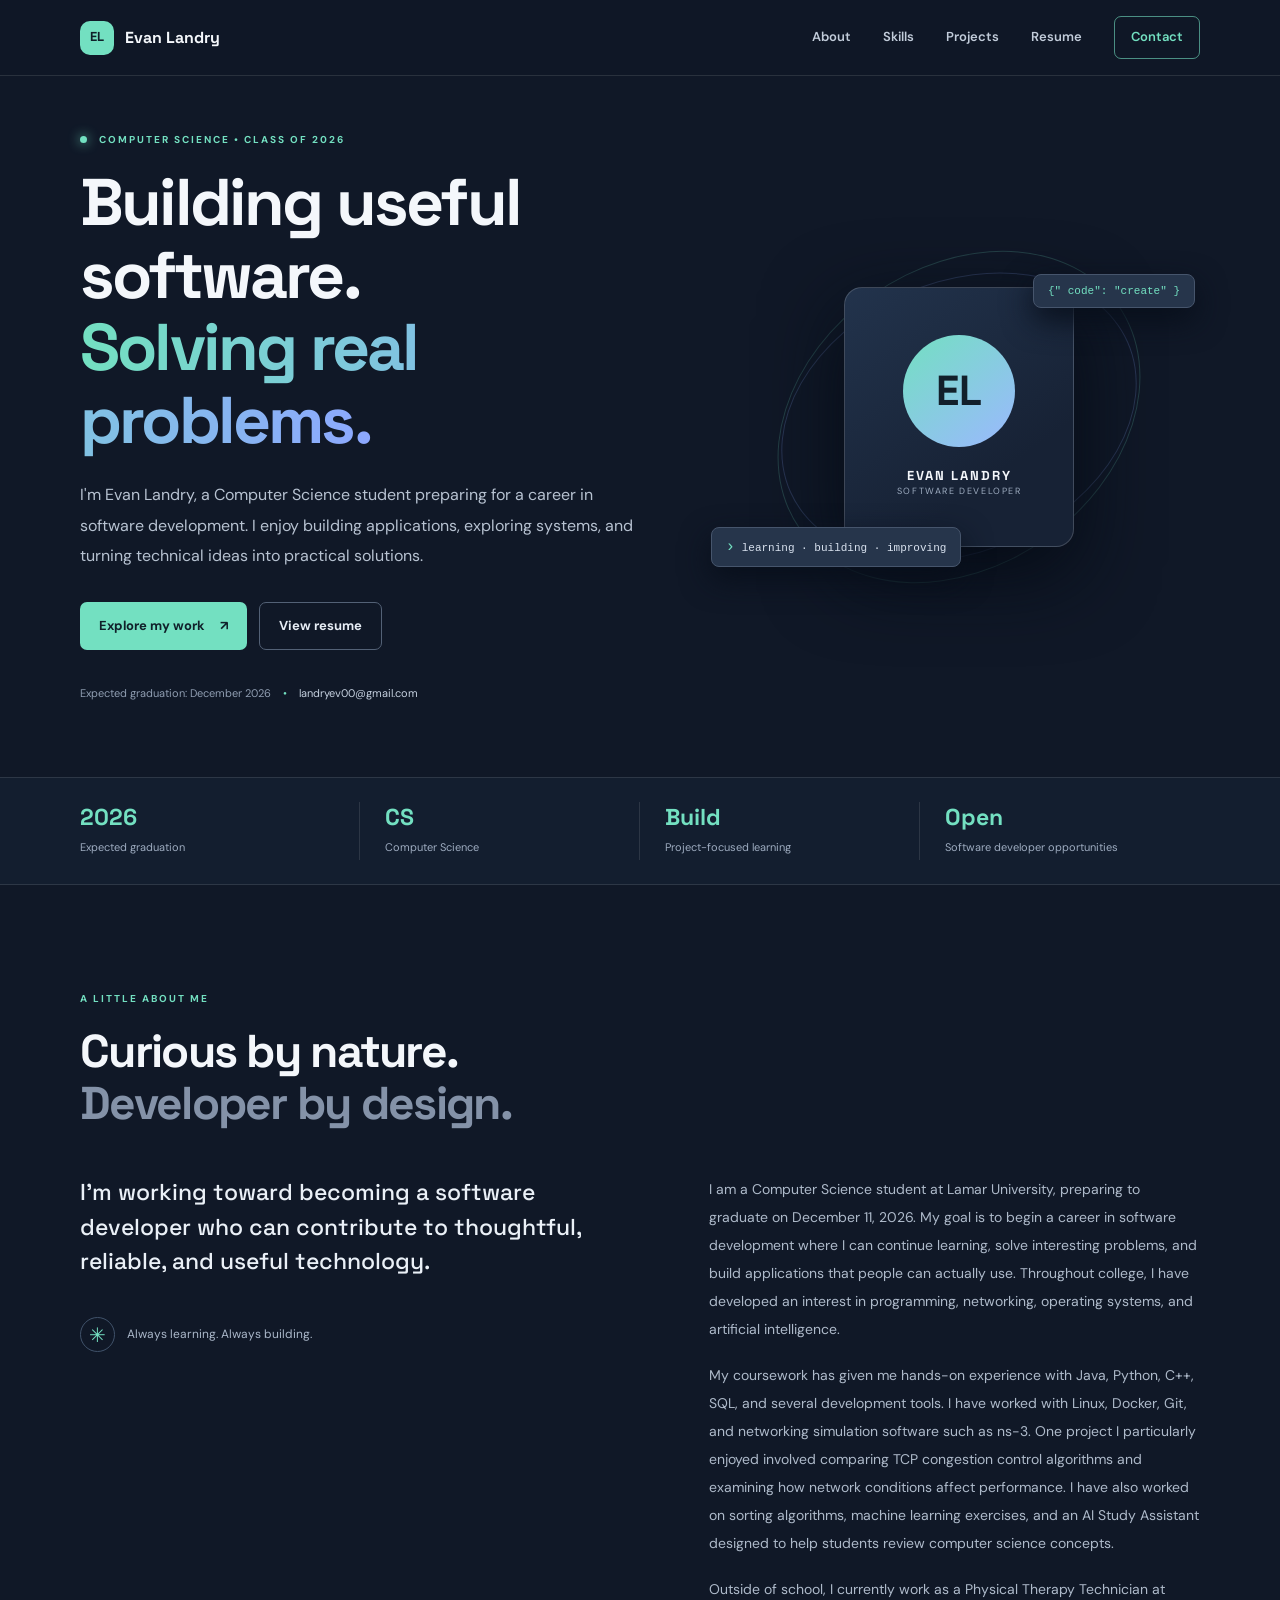
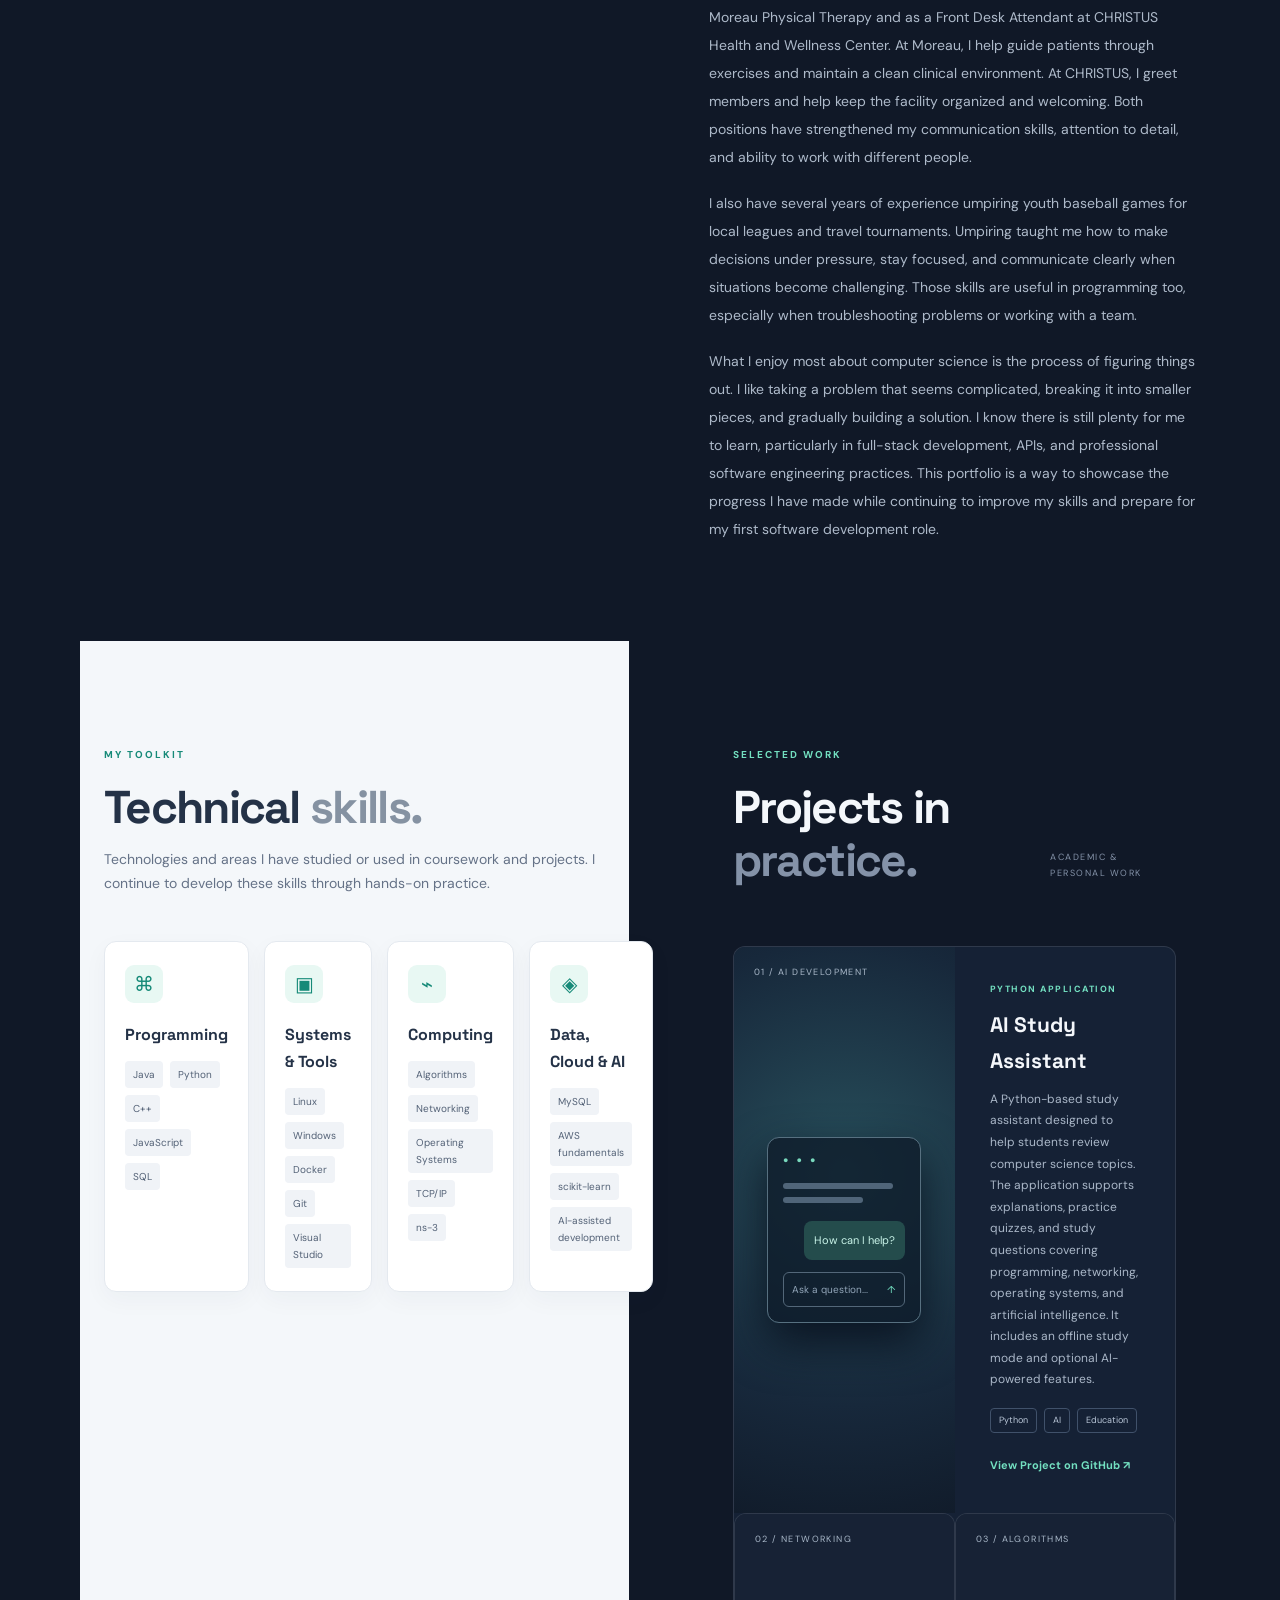
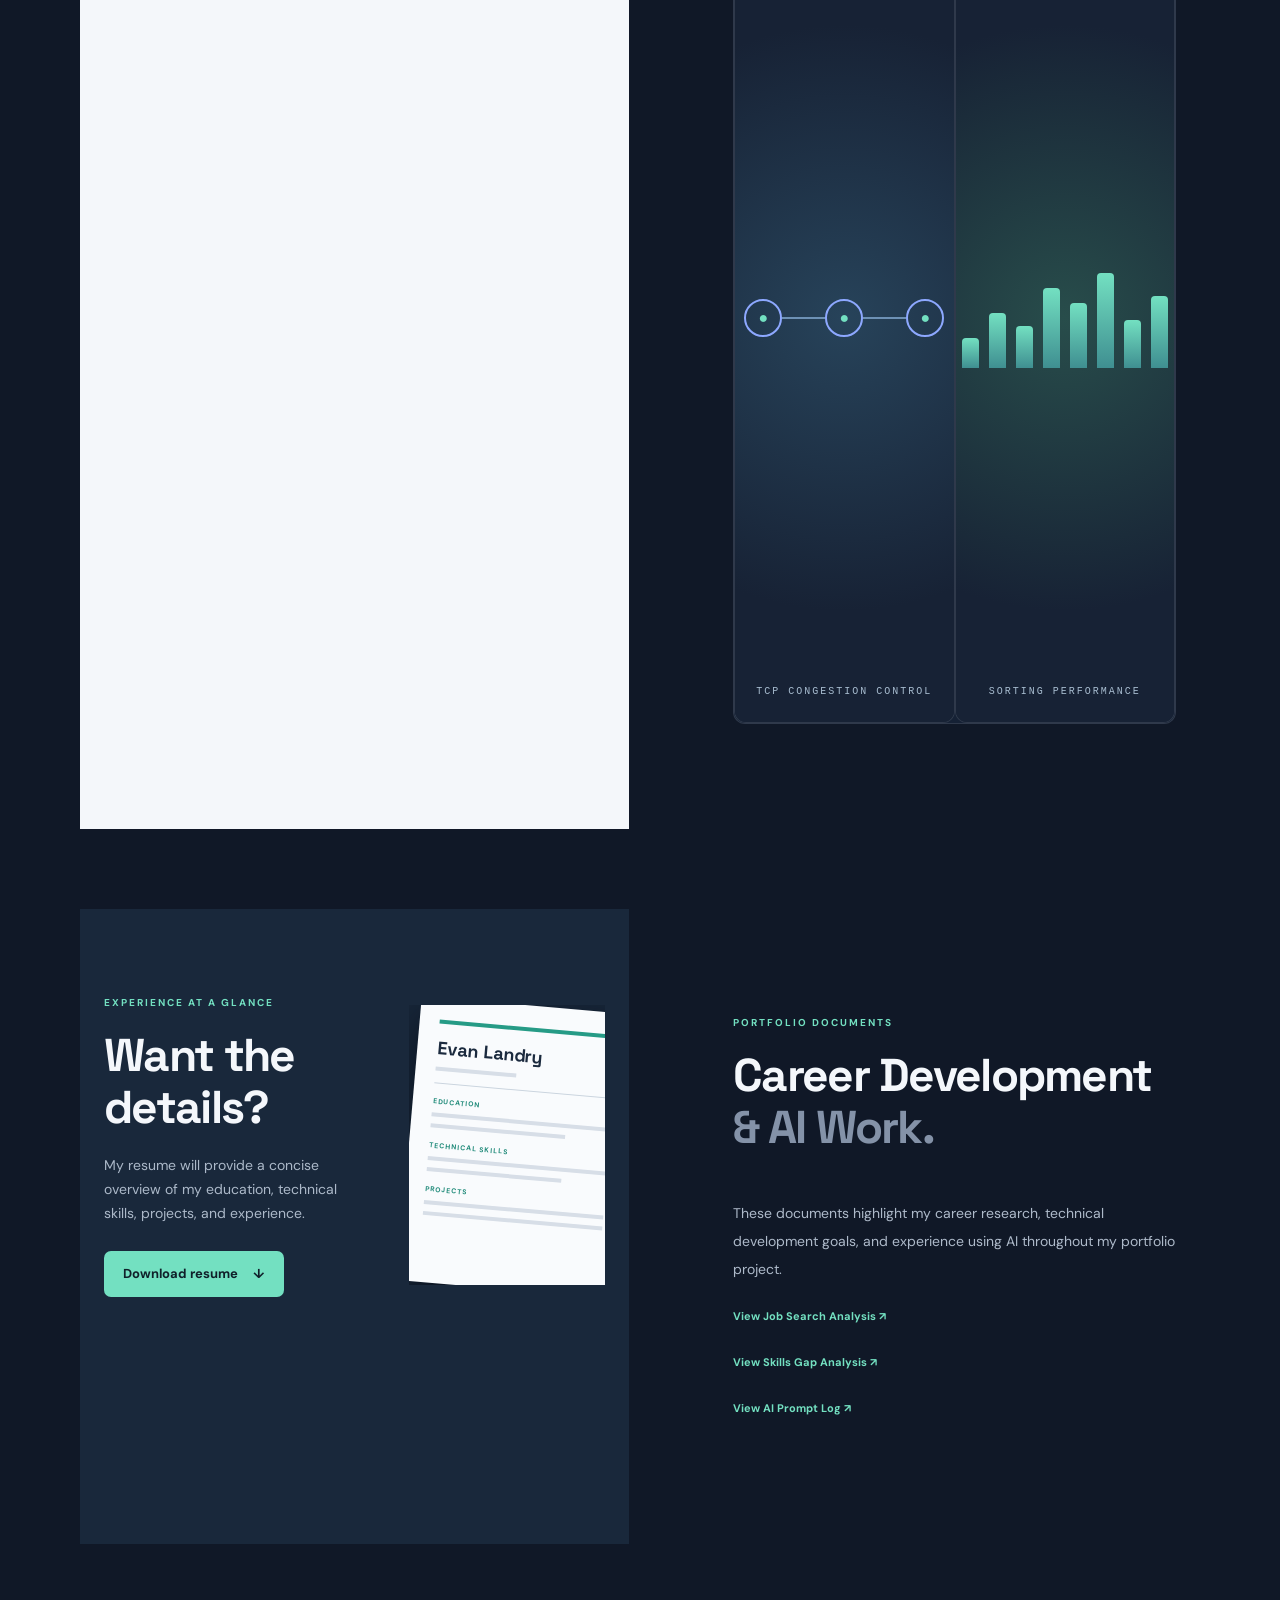
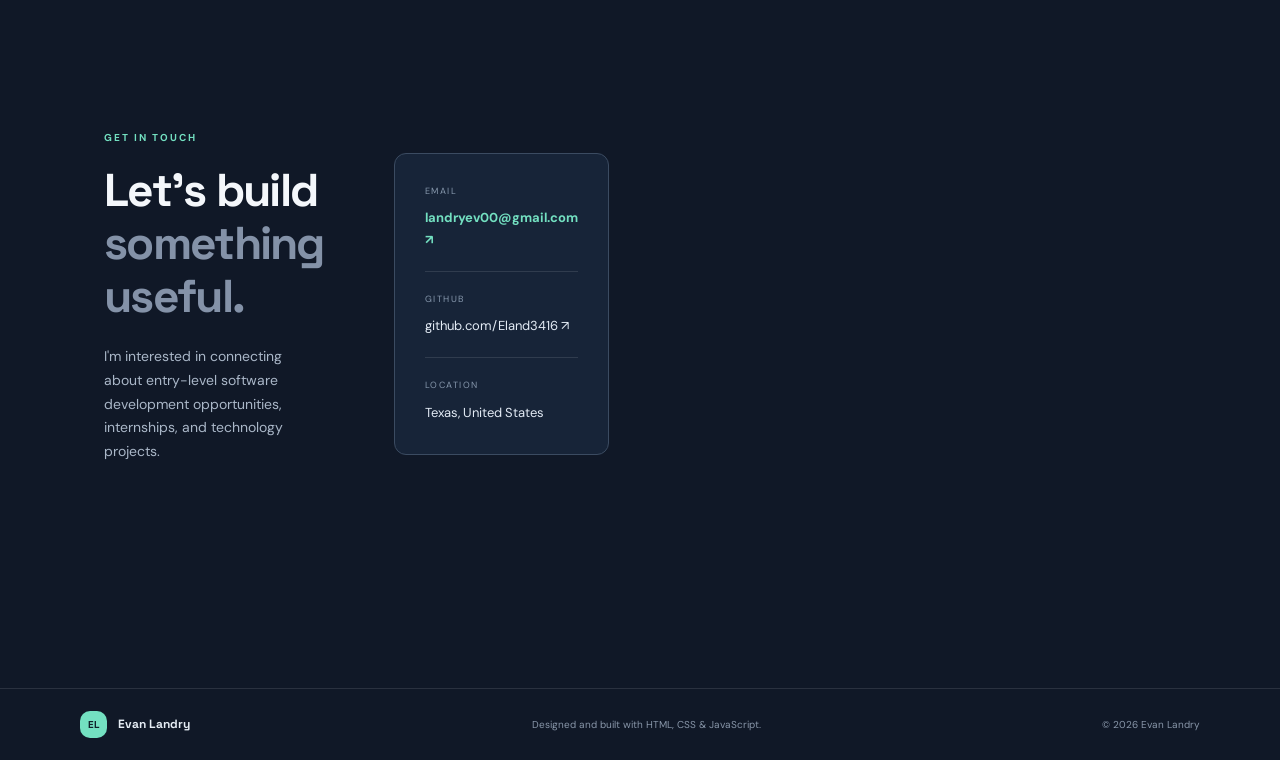
==== commit 11d48519: "Add portfolio documents section to index.html Added a new section for portfolio documents including " ====
--- a/index.html
+++ b/index.html
@@ -182,6 +182,47 @@
      
     </section>
 
+<section class="section container" id="documents">
+  <div class="section-heading">
+    <p class="eyebrow">PORTFOLIO DOCUMENTS</p>
+    <h2>Career Development
+      <span class="muted-heading">& AI Work.</span>
+    </h2>
+  </div>
+
+  <div class="about-body">
+    <p>
+      These documents highlight my career research,
+      technical development goals, and experience
+      using AI throughout my portfolio project.
+    </p>
+
+    <p>
+      <a class="project-link"
+         href="assets/Evan_Landry_Job_Search_Analysis.pdf"
+         target="_blank" rel="noopener">
+        View Job Search Analysis ↗
+      </a>
+    </p>
+
+    <p>
+      <a class="project-link"
+         href="assets/Evan_Landry_Skills_Gap_Analysis.pdf"
+         target="_blank" rel="noopener">
+        View Skills Gap Analysis ↗
+      </a>
+    </p>
+
+    <p>
+      <a class="project-link"
+         href="assets/Evan_Landry_AI_Project_Prompt_Summary_1_to_6_With_Reflection.pdf"
+         target="_blank" rel="noopener">
+        View AI Prompt Log ↗
+      </a>
+    </p>
+  </div>
+</section>
+
     <section class="section container contact-section" id="contact">
       <div class="contact-copy"><p class="eyebrow">GET IN TOUCH</p><h2>Let's build<br><span class="muted-heading">something useful.</span></h2><p>I'm interested in connecting about entry-level software development opportunities, internships, and technology projects.</p></div>
       <div class="contact-card"><span class="contact-label">EMAIL</span><a class="contact-email" href="mailto:landryev00@gmail.com">landryev00@gmail.com ↗</a><div class="contact-divider"></div><span class="contact-label">GITHUB</span><a href="https://github.com/Eland3416" target="_blank" rel="noopener">github.com/Eland3416 ↗</a><div class="contact-divider"></div><span class="contact-label">LOCATION</span><span>Texas, United States</span></div>
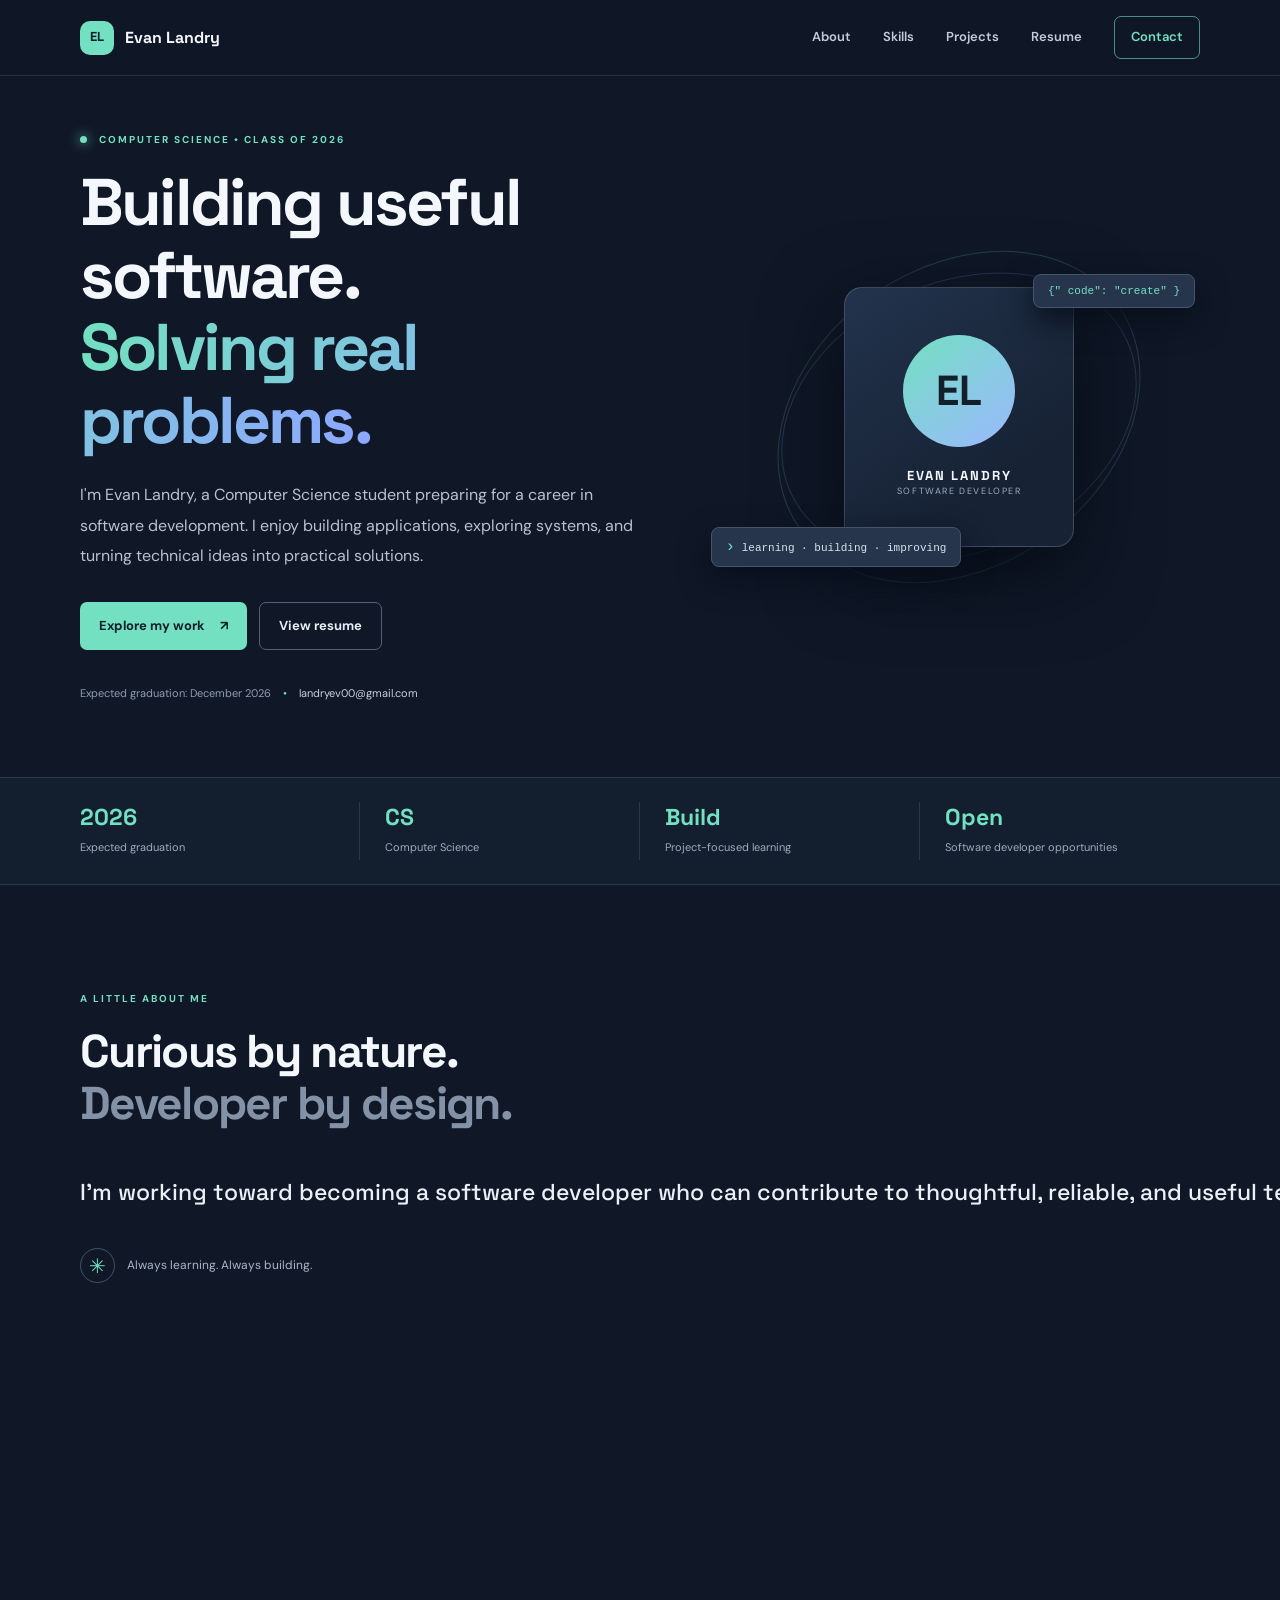
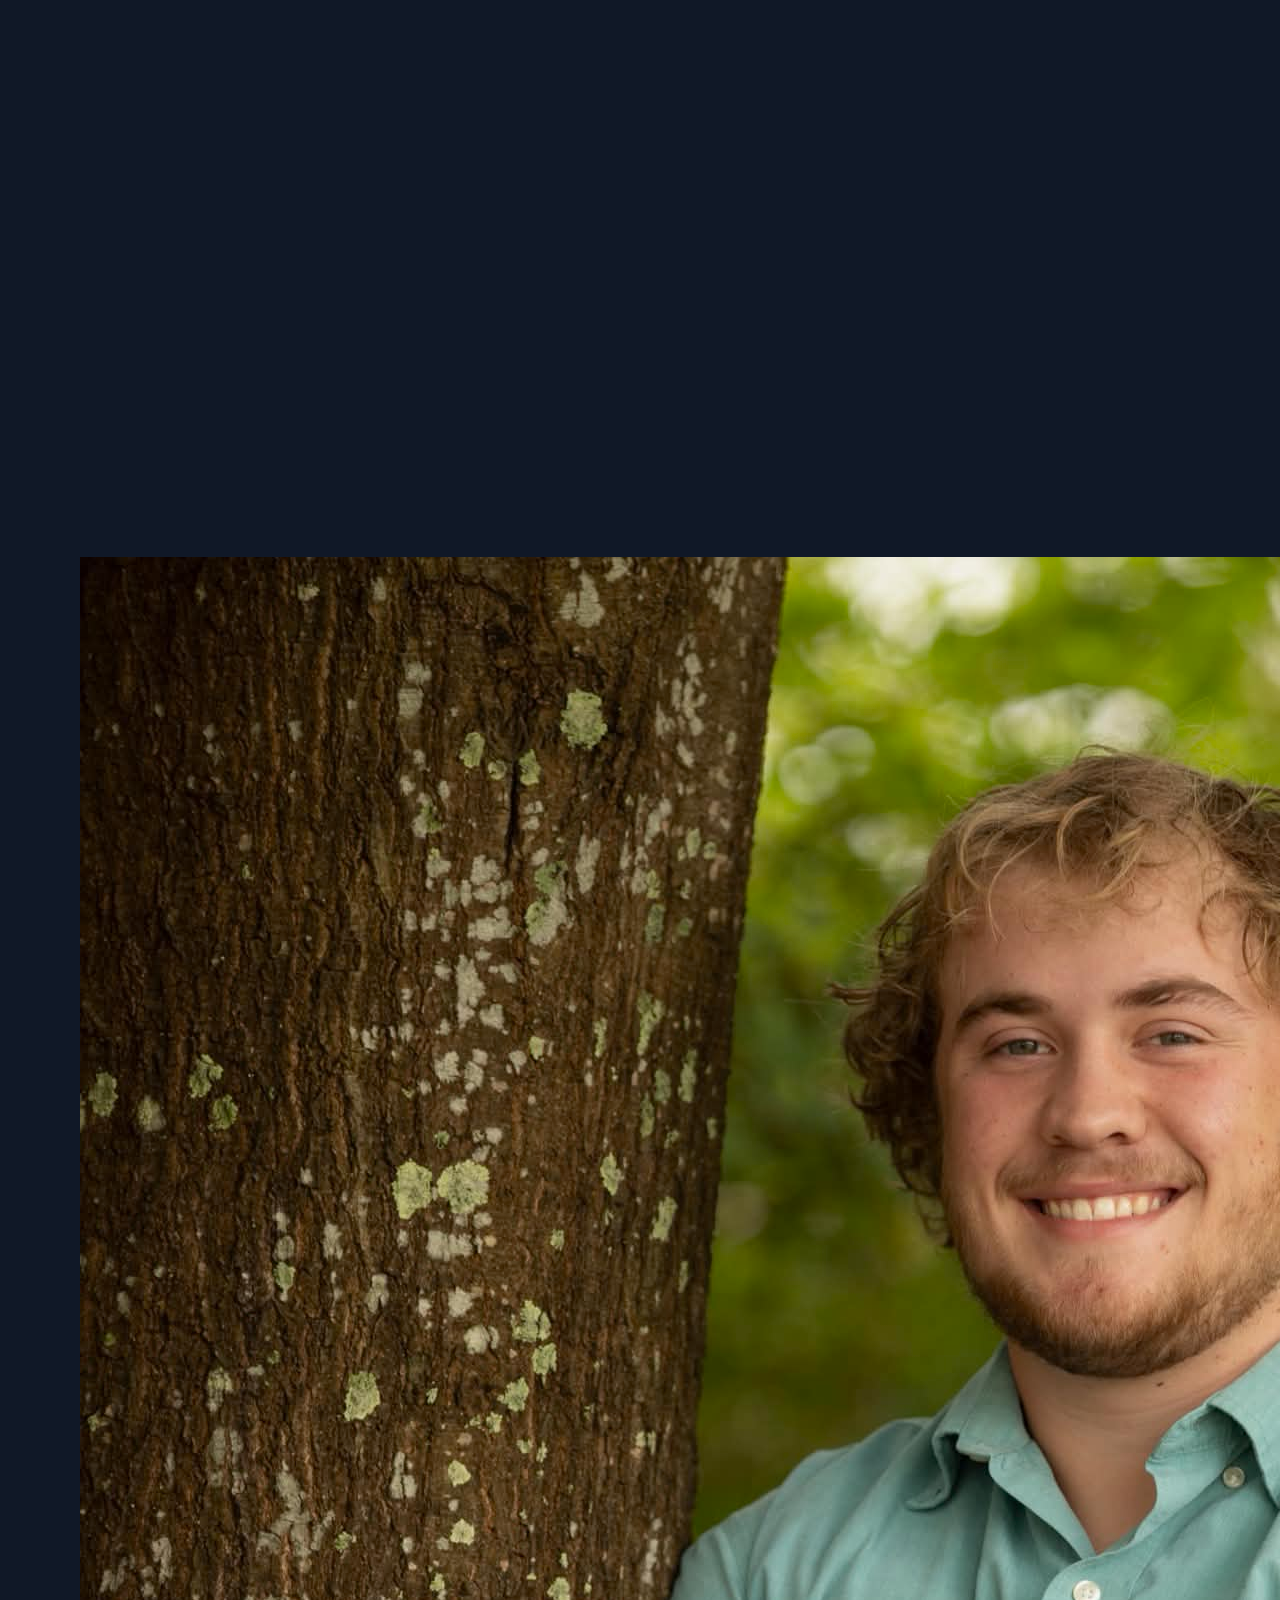
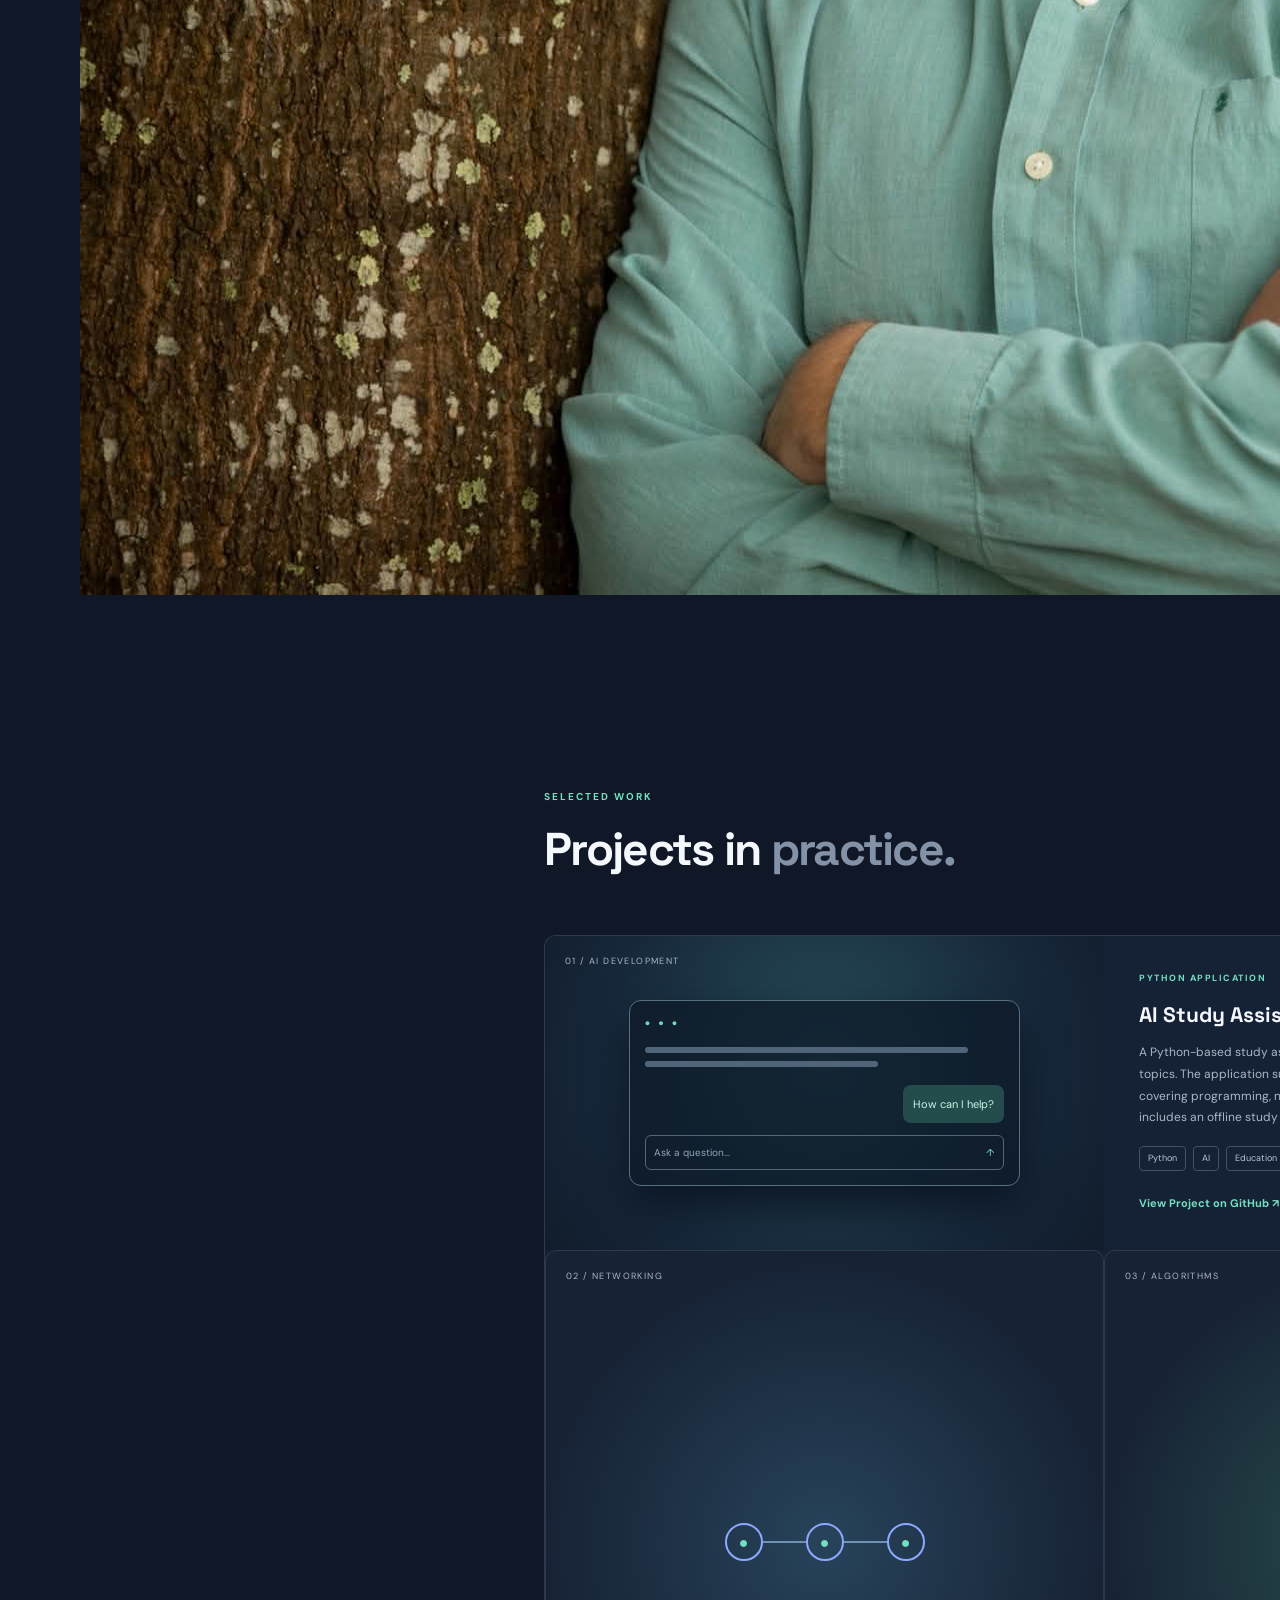
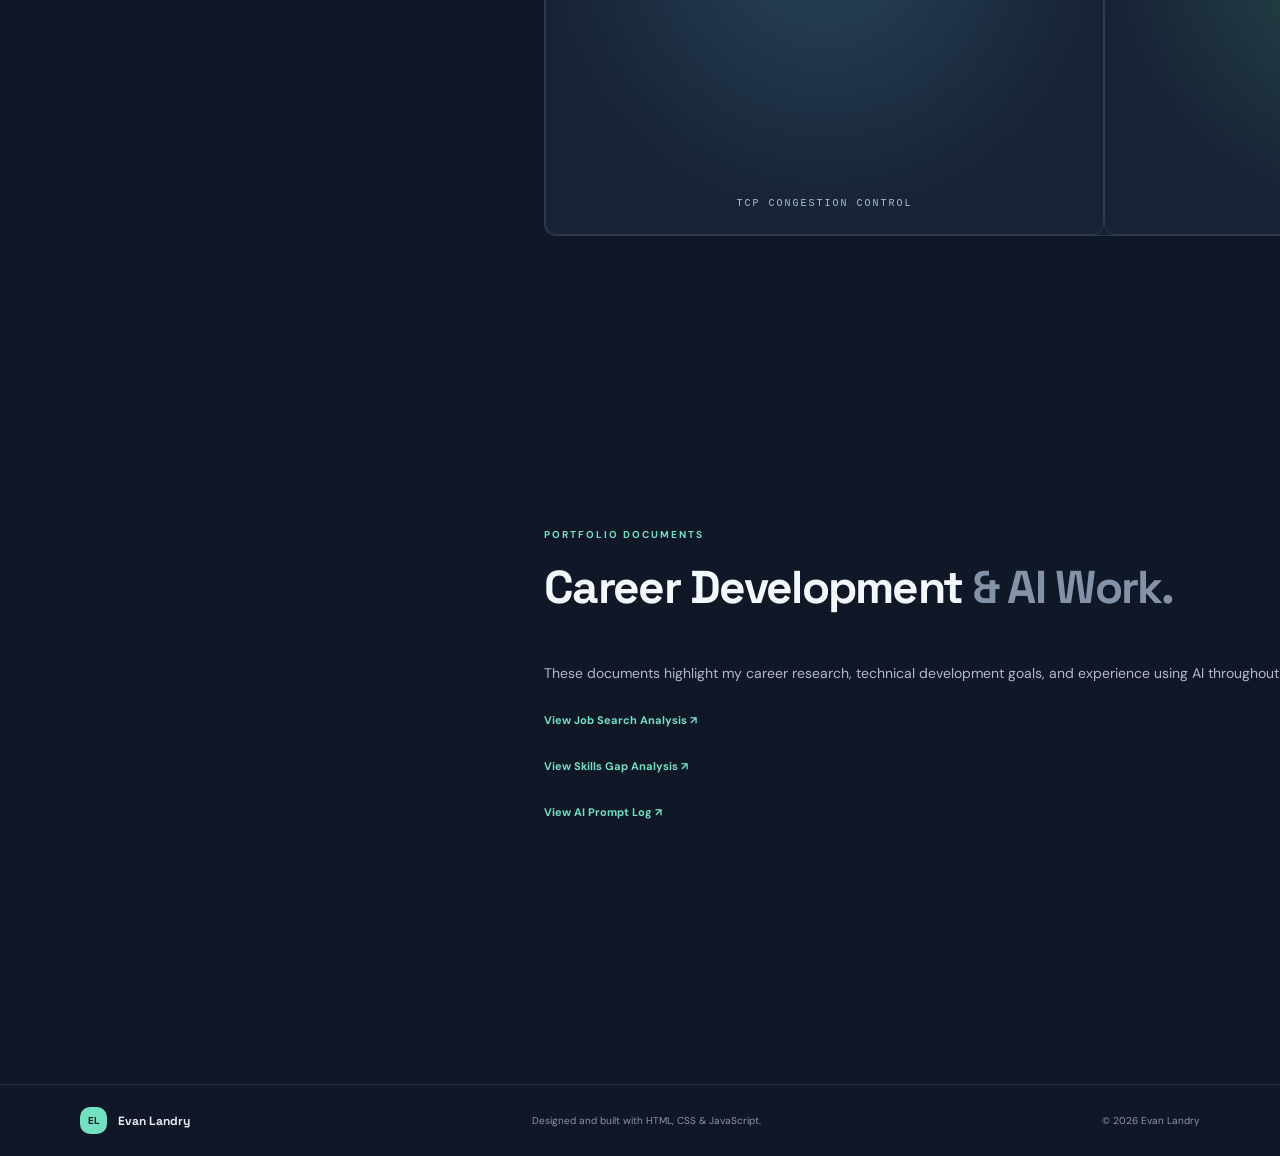
==== commit 76ab478b: "Insert professional headshot in index.html Added a professional headshot image to the page." ====
--- a/index.html
+++ b/index.html
@@ -120,6 +120,14 @@
 </div>
 
 
+<div class="headshot-container">
+  <img
+    src="assets/professional-headshot.jpg"
+    alt="Professional headshot of Evan Landry"
+    class="professional-headshot"
+  >
+</div>
+
     <section class="section section-tint" id="skills">
       <div class="container">
         <div class="section-heading"><p class="eyebrow">MY TOOLKIT</p><h2>Technical <span class="muted-heading">skills.</span></h2><p class="section-intro">Technologies and areas I have studied or used in coursework and projects. I continue to develop these skills through hands-on practice.</p></div>
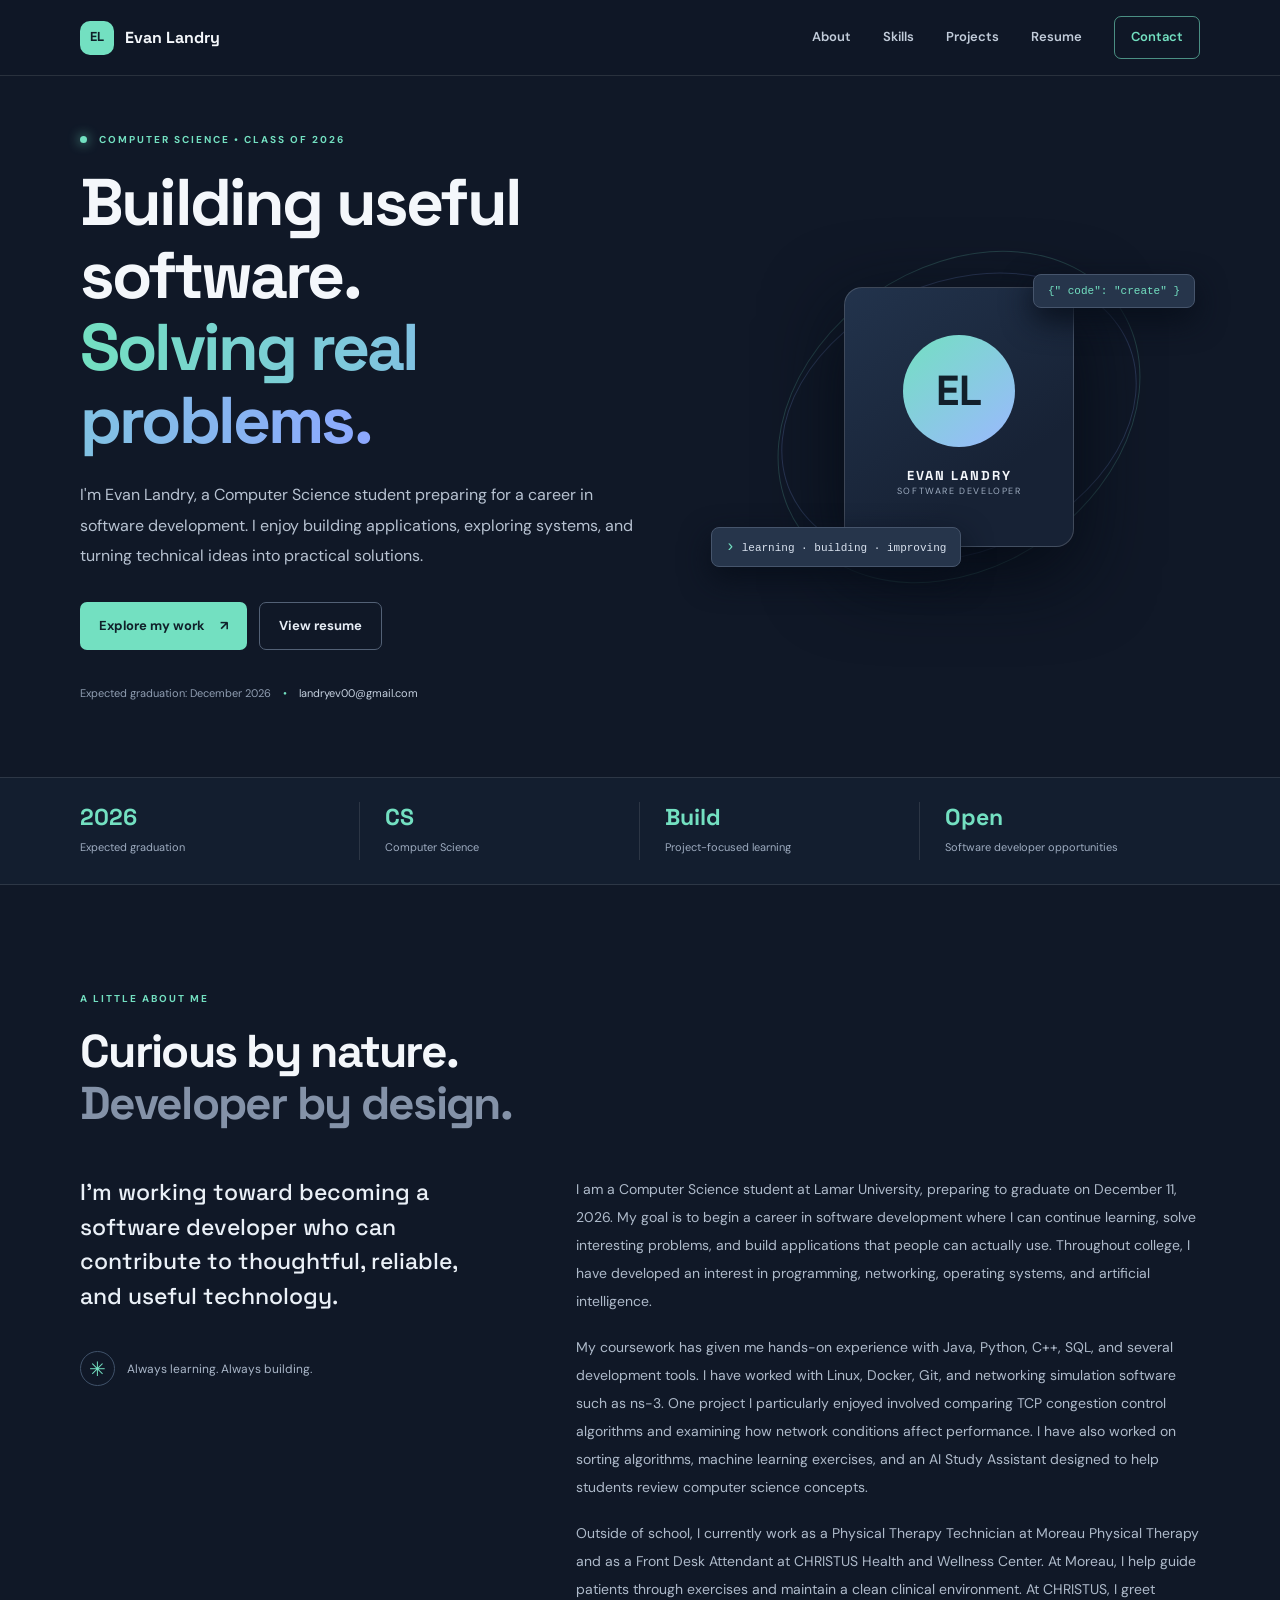
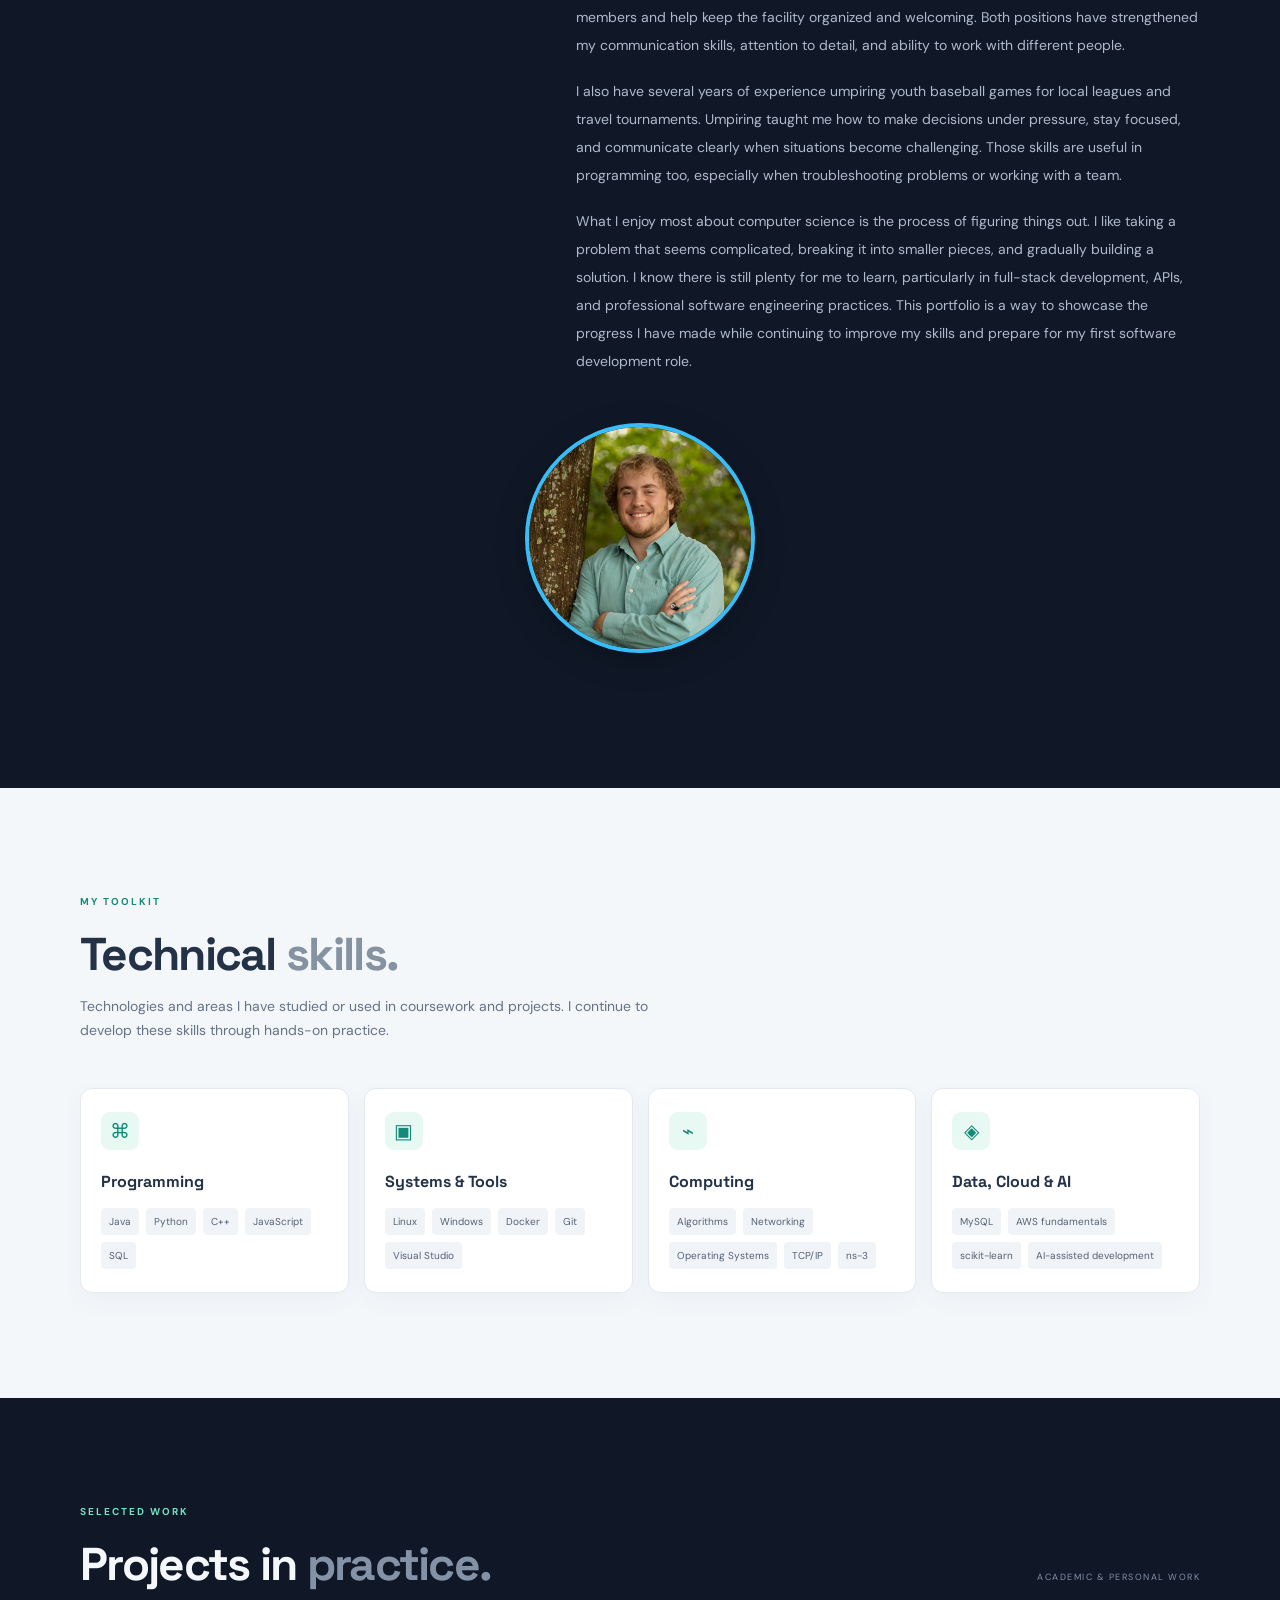
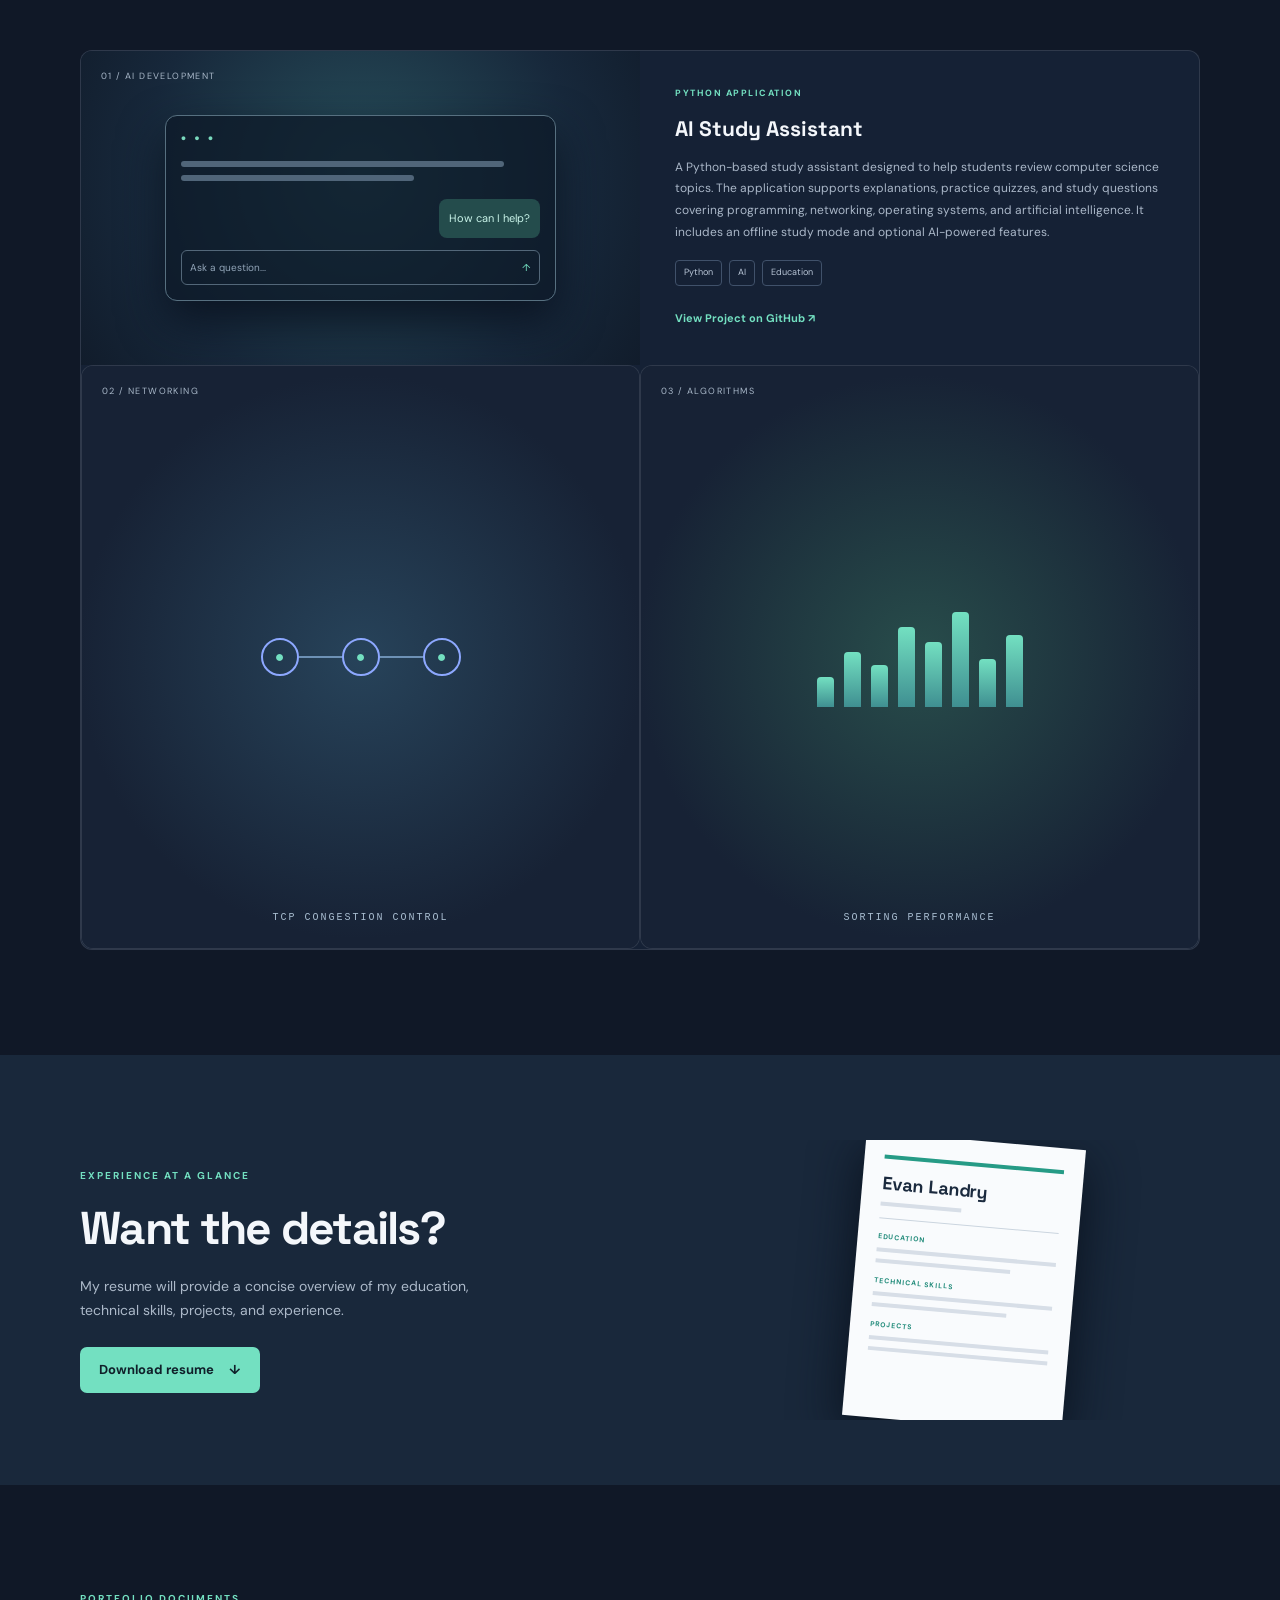
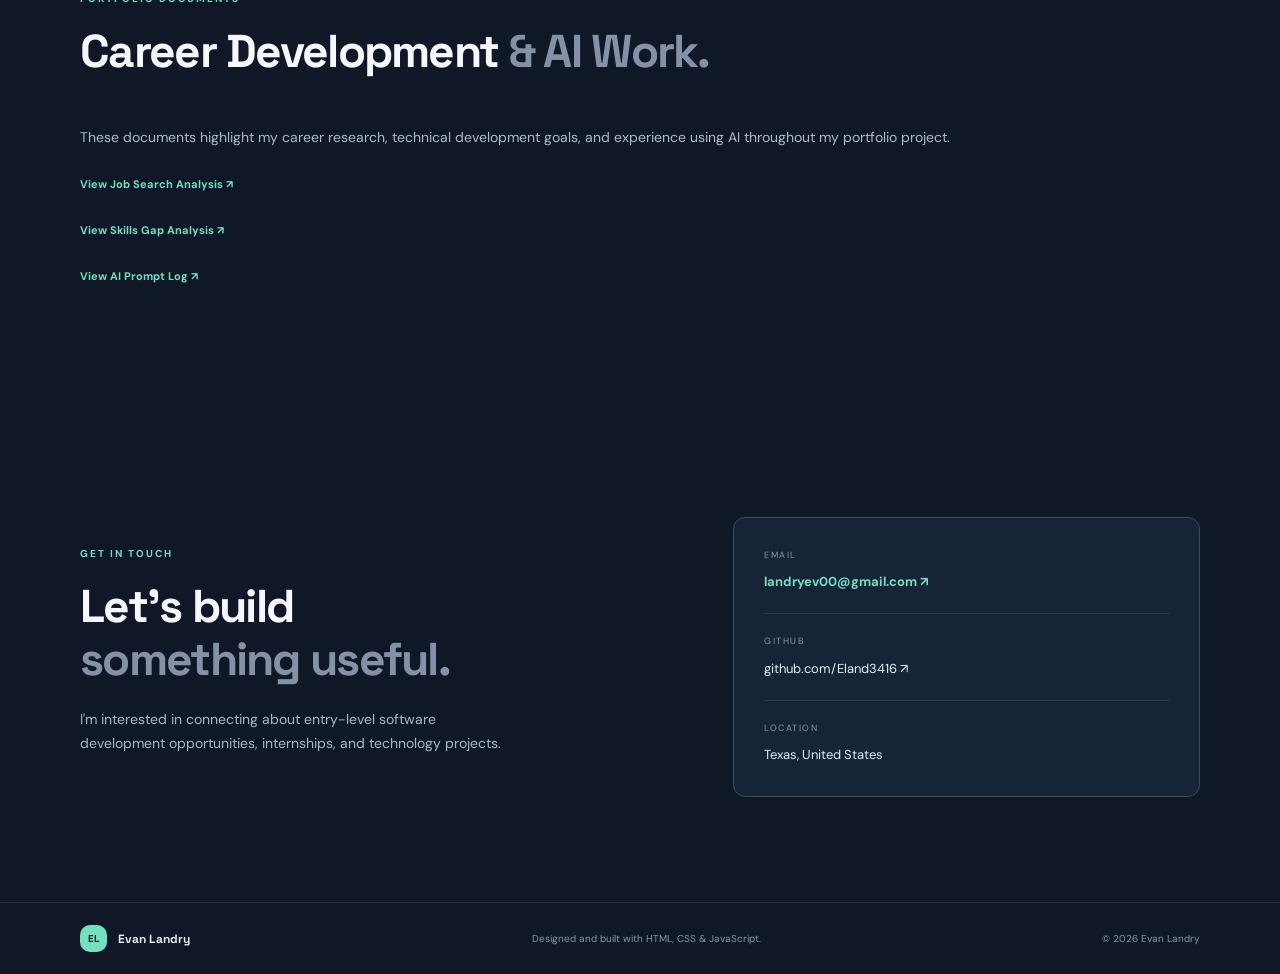
==== commit 965f23e6: "Add headshot and skills section to index.html Added a professional headshot and updated skills secti" ====
--- a/index.html
+++ b/index.html
@@ -120,6 +120,8 @@
 </div>
 
 
+</div>
+
 <div class="headshot-container">
   <img
     src="assets/professional-headshot.jpg"
@@ -127,6 +129,12 @@
     class="professional-headshot"
   >
 </div>
+
+</div>
+</section>
+
+
+
 
     <section class="section section-tint" id="skills">
       <div class="container">
--- a/style.css
+++ b/style.css
@@ -11,3 +11,34 @@
 @media(max-width:800px){.hero{grid-template-columns:1fr;padding-top:75px;gap:15px}.hero-visual{height:340px}.hero-copy{max-width:650px}.about-grid{gap:35px}.skills-grid{grid-template-columns:repeat(2,1fr)}.contact-section{gap:35px}.facts-grid div{padding-inline:14px}}
 @media(max-width:620px){.container{width:min(100% - 36px,1120px)}.site-header{height:66px}.menu-toggle{display:block}.nav-links{display:none;position:absolute;top:65px;left:0;right:0;padding:20px 24px 25px;background:#152135;border-bottom:1px solid var(--line);flex-direction:column;align-items:stretch;gap:17px}.nav-links.open{display:flex}.nav-links .nav-contact{text-align:center}.hero{min-height:auto;padding-top:65px;padding-bottom:50px}h1{font-size:43px;letter-spacing:-1.8px}.hero-description{font-size:14px}.hero-meta{flex-wrap:wrap}.hero-visual{height:300px}.orbit-one{width:290px;height:220px}.orbit-two{width:240px;height:310px}.profile-card{width:190px;height:220px}.profile-initials{width:90px;height:90px;font-size:34px}.tag-code{right:0;top:35px}.tag-terminal{left:0;bottom:35px;font-size:9px}.facts-grid{grid-template-columns:repeat(2,1fr);gap:20px}.facts-grid div{border:0;padding:0}.section{padding-top:75px;padding-bottom:75px}.about-grid,.contact-section,.resume-panel{grid-template-columns:1fr;gap:25px}.about-note{margin-top:20px}.skills-grid{grid-template-columns:1fr 1fr;gap:10px}.skill-card{padding:17px 13px}.skill-card h3{font-size:14px}.section-heading-row{display:block}.project-count{display:block;padding:0}.projects-grid{grid-template-columns:1fr}.project-featured{grid-column:auto;display:block}.project-featured .project-art{min-height:210px}.project-featured .project-content{padding:23px}.project-content p{min-height:0}.resume-section{padding:65px 0 45px}.resume-preview{height:230px}.resume-sheet{transform:scale(.8) rotate(5deg)}.footer-inner{flex-direction:column;gap:12px;align-items:flex-start}.footer-inner>span:nth-child(2){order:3}}
 @media(max-width:380px){.skills-grid{grid-template-columns:1fr}.hero-actions{flex-direction:column;align-items:stretch}.button{width:100%}}
+
+/* Professional Headshot */
+
+.headshot-container {
+  display: flex;
+  justify-content: center;
+  align-items: center;
+  margin: 30px auto;
+}
+
+.professional-headshot {
+  width: 230px;
+  height: 230px;
+  object-fit: cover;
+  object-position: center;
+  border-radius: 50%;
+  border: 4px solid #38bdf8;
+  box-shadow: 0 8px 30px rgba(0, 0, 0, 0.25);
+  transition: transform 0.3s ease;
+}
+
+.professional-headshot:hover {
+  transform: scale(1.05);
+}
+
+@media (max-width: 768px) {
+  .professional-headshot {
+    width: 180px;
+    height: 180px;
+  }
+}
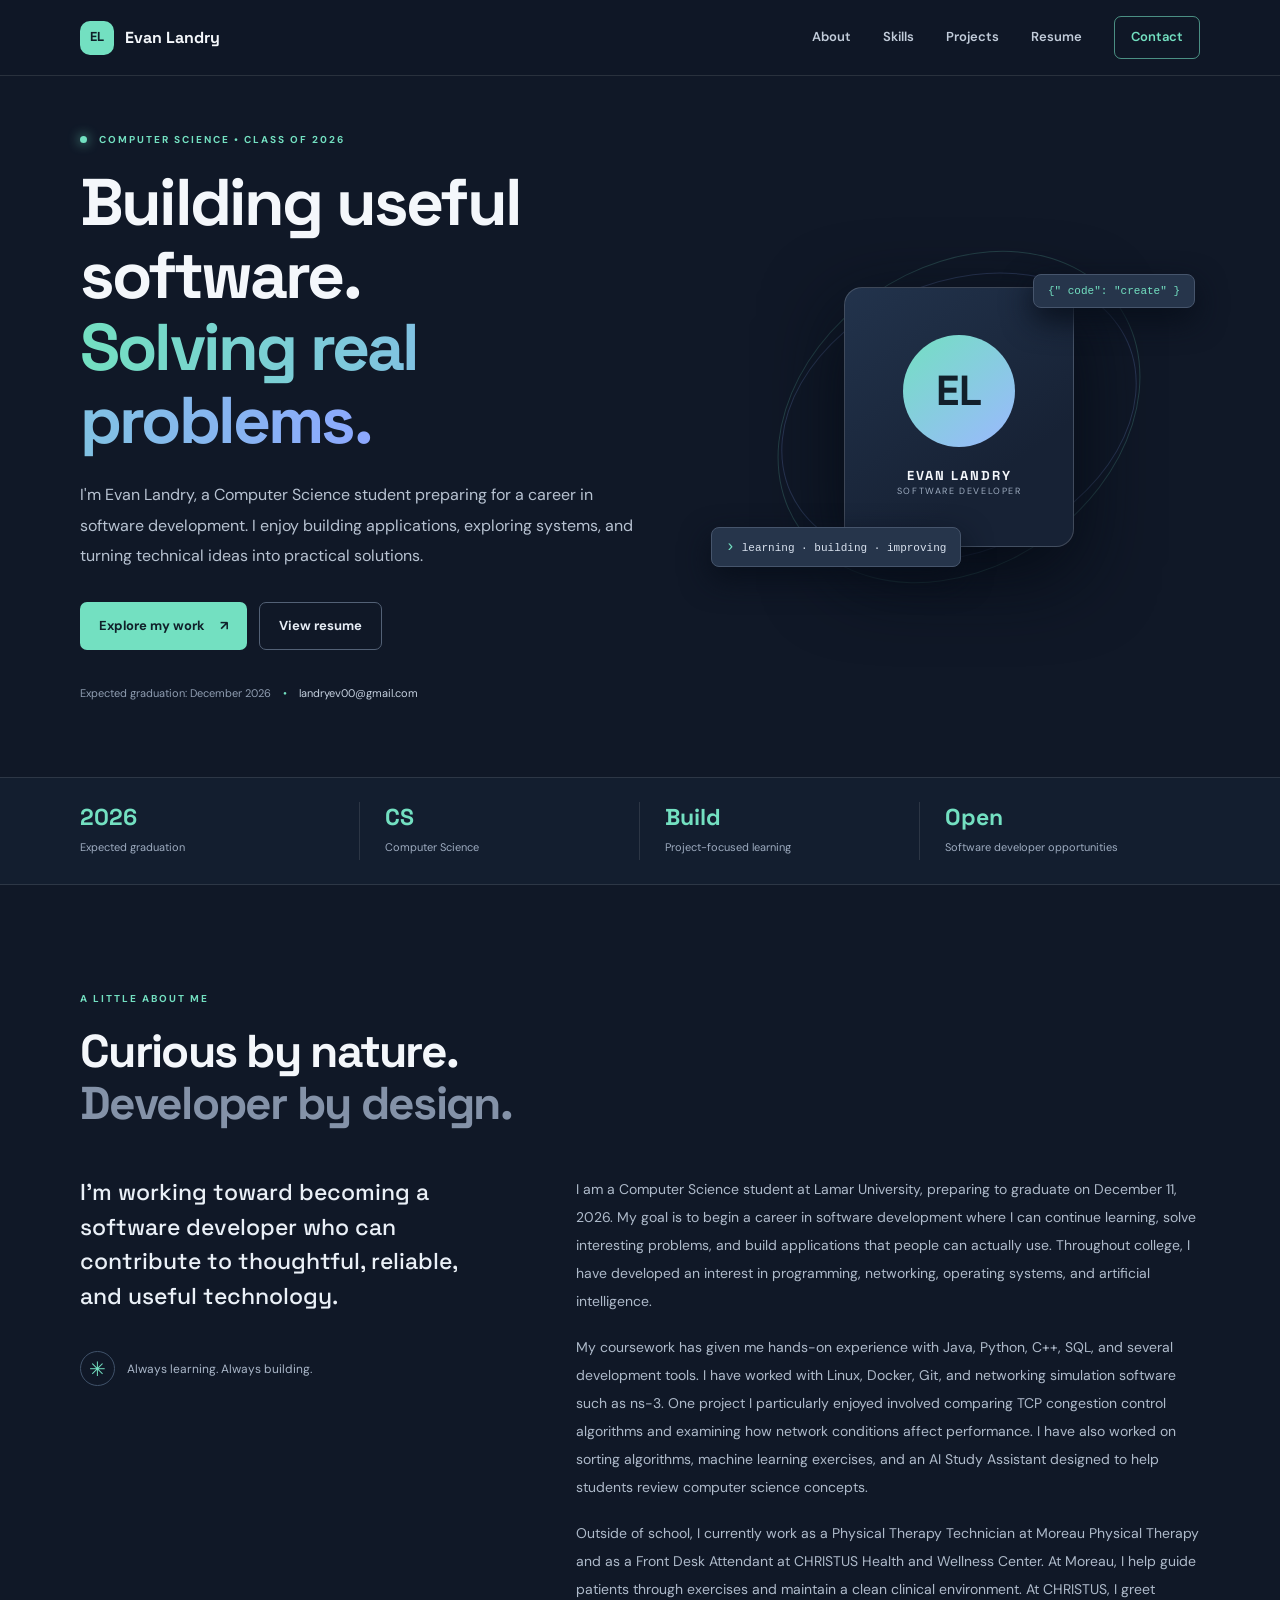
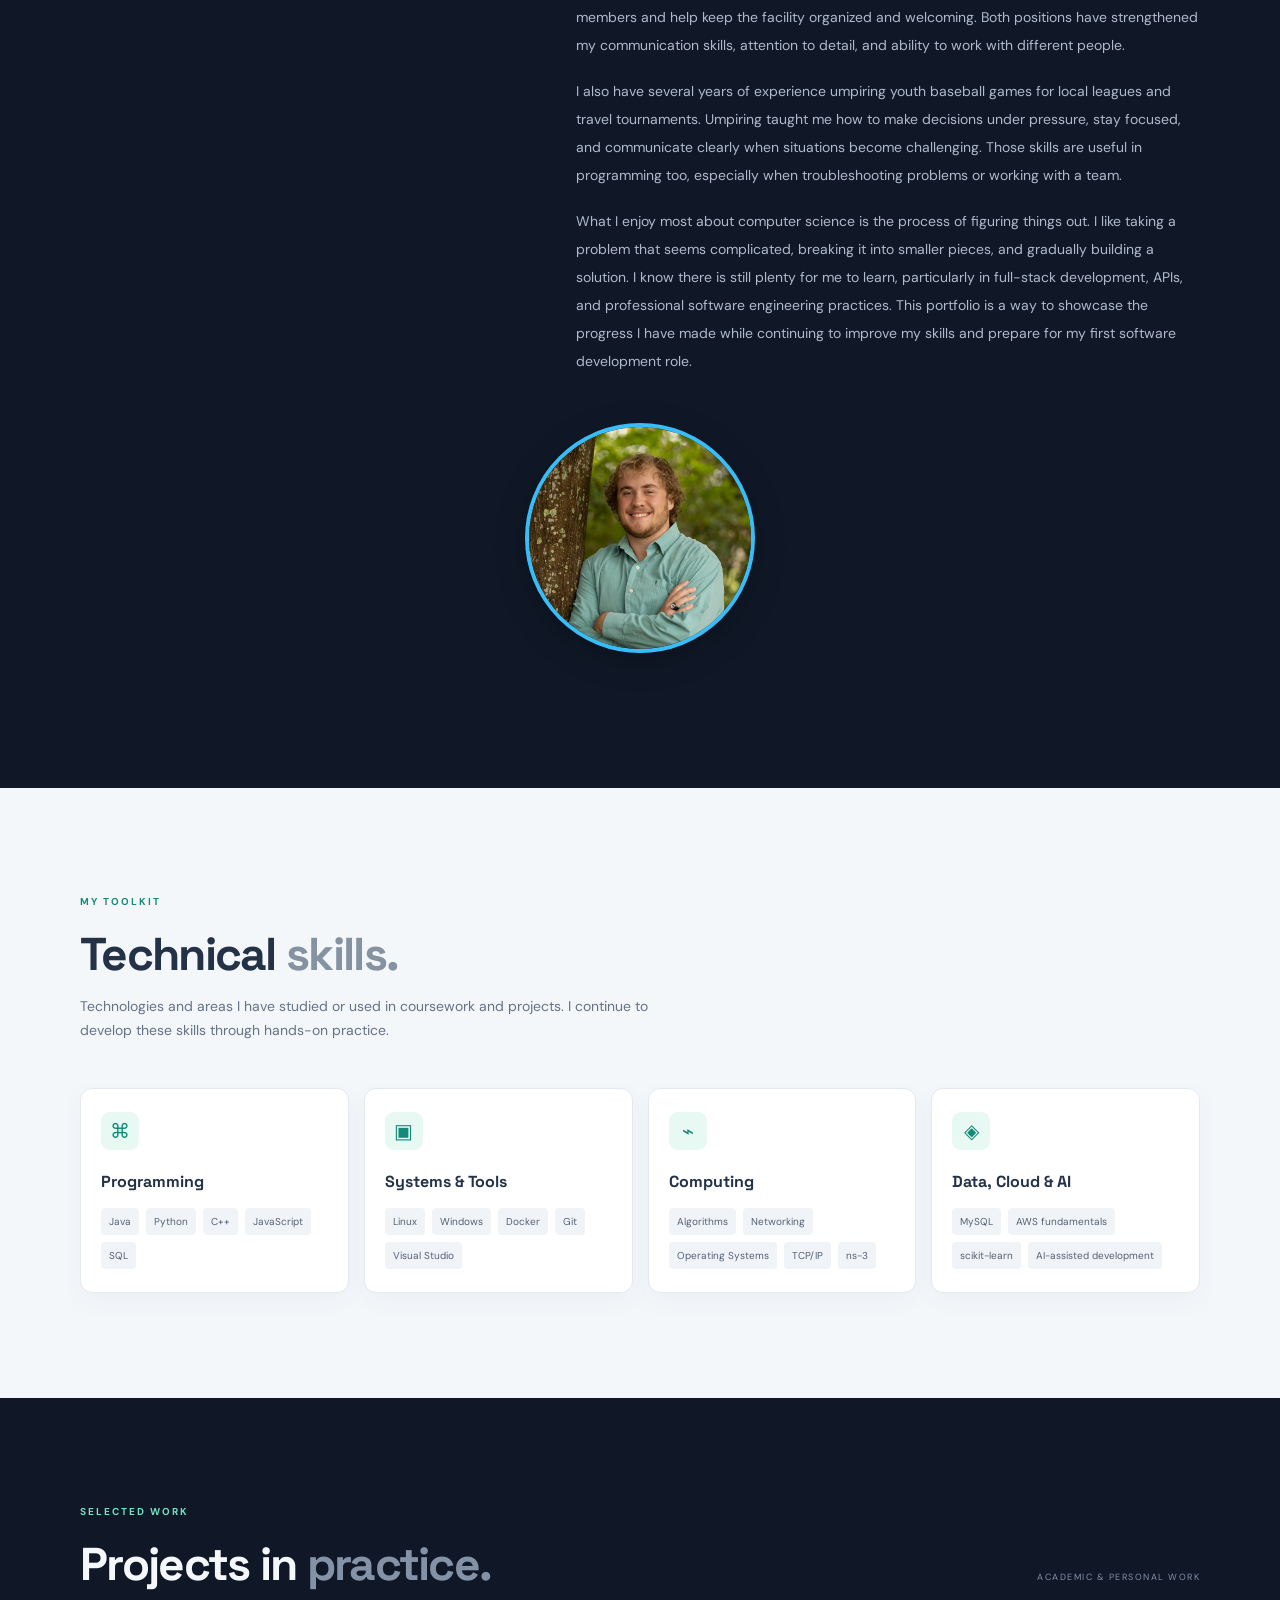
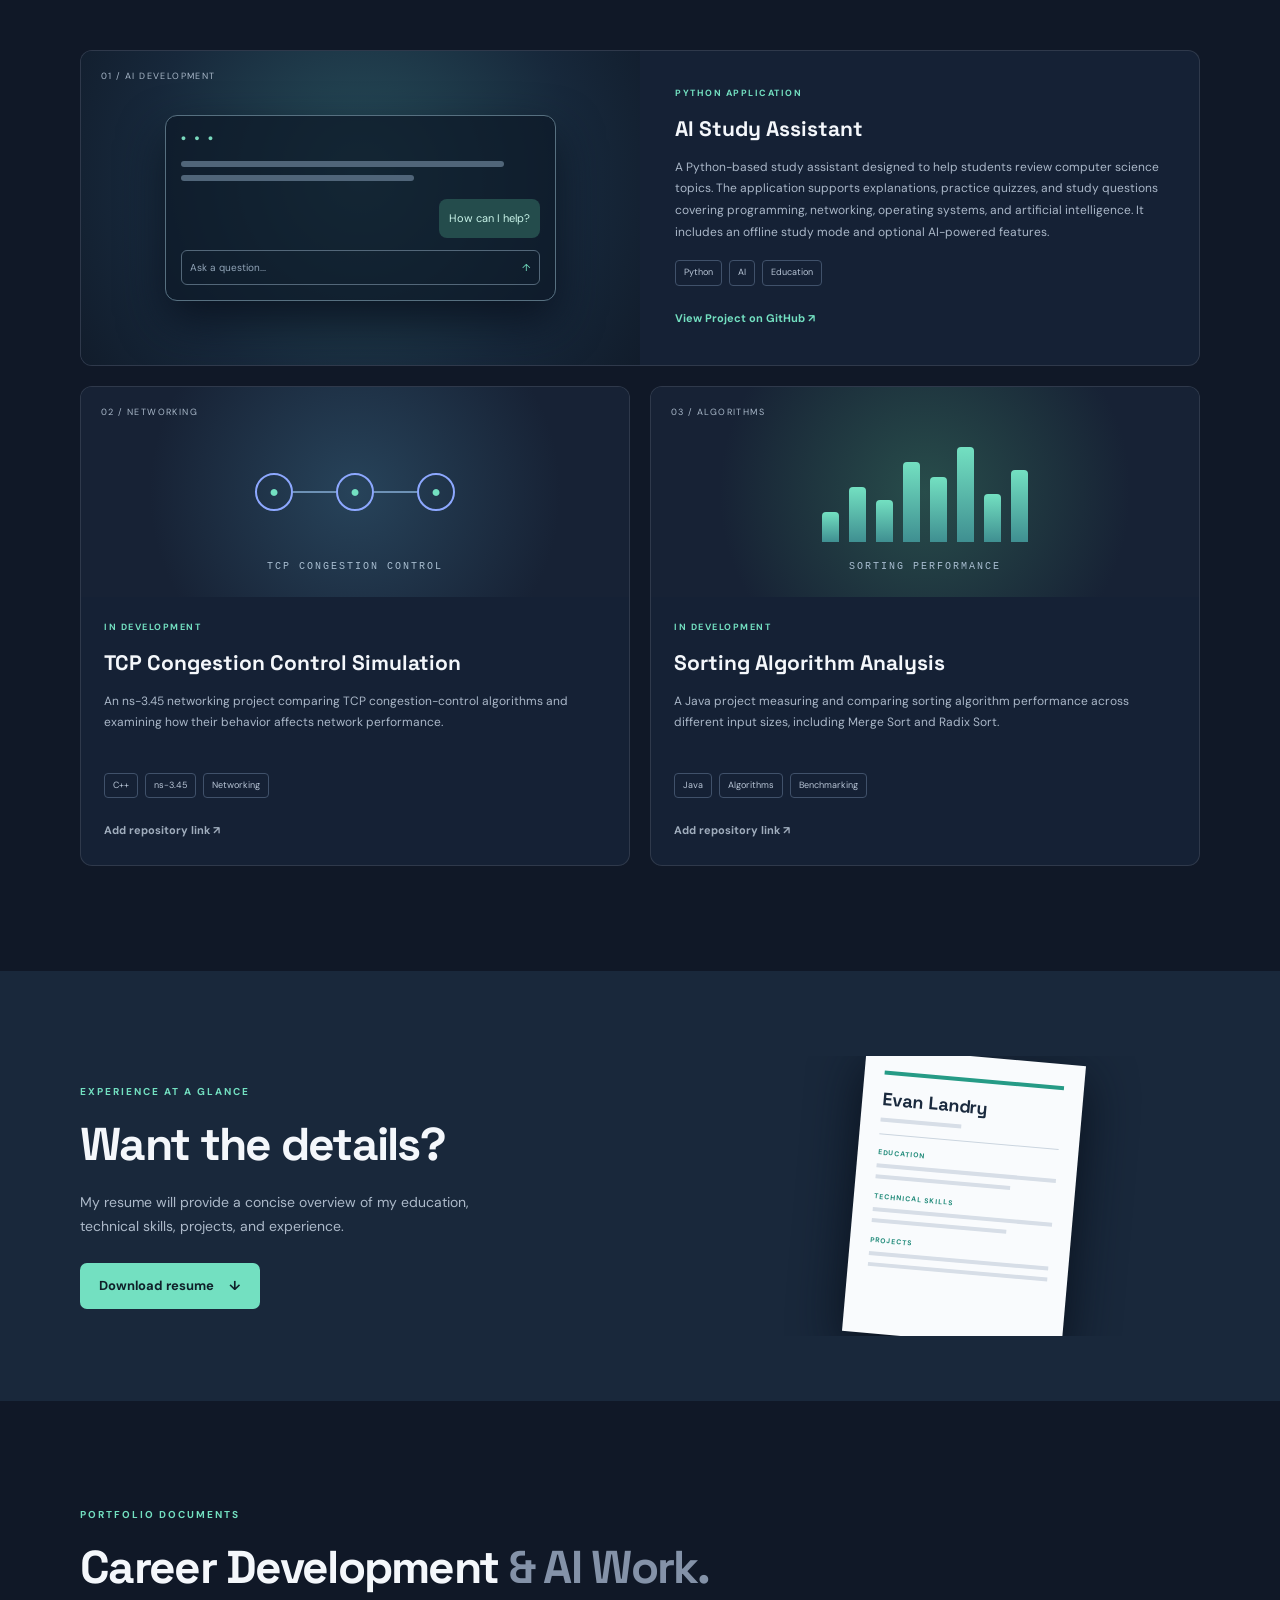
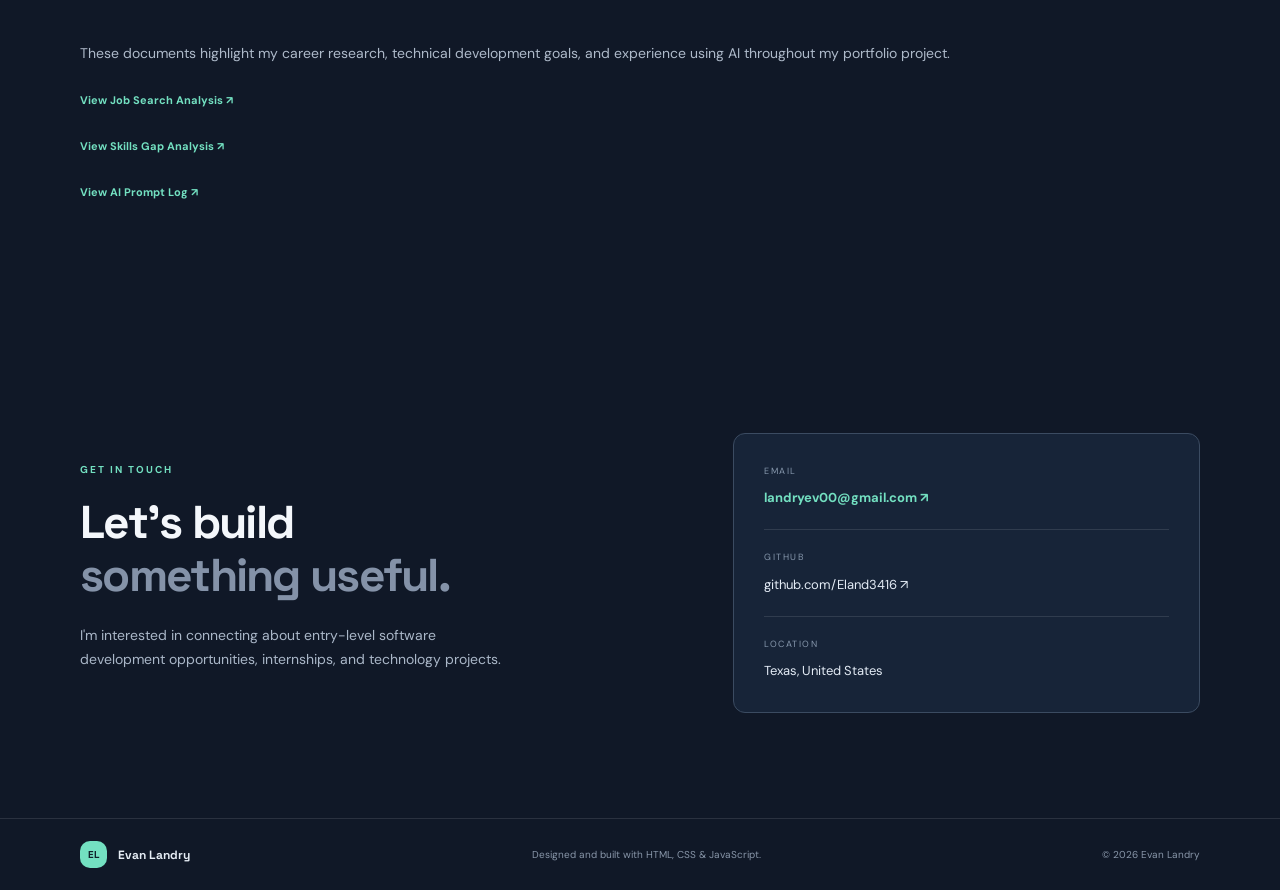
==== commit 192d42e3: "Fix HTML structure by closing article tag" ====
--- a/index.html
+++ b/index.html
@@ -181,7 +181,7 @@
     View Project on GitHub ↗
   </a>
 </div>
-
+        </article>
         <article class="project-card">
           <div class="project-art art-network"><span class="art-label">02 / NETWORKING</span><div class="network-diagram"><i>●</i><b></b><i>●</i><b></b><i>●</i></div><div class="network-caption">TCP CONGESTION CONTROL</div></div>
           <div class="project-content"><div class="project-type">IN DEVELOPMENT</div><h3>TCP Congestion Control Simulation</h3><p>An ns-3.45 networking project comparing TCP congestion-control algorithms and examining how their behavior affects network performance.</p><div class="project-tags"><span>C++</span><span>ns-3.45</span><span>Networking</span></div><span class="project-link coming-soon">Add repository link ↗</span></div>
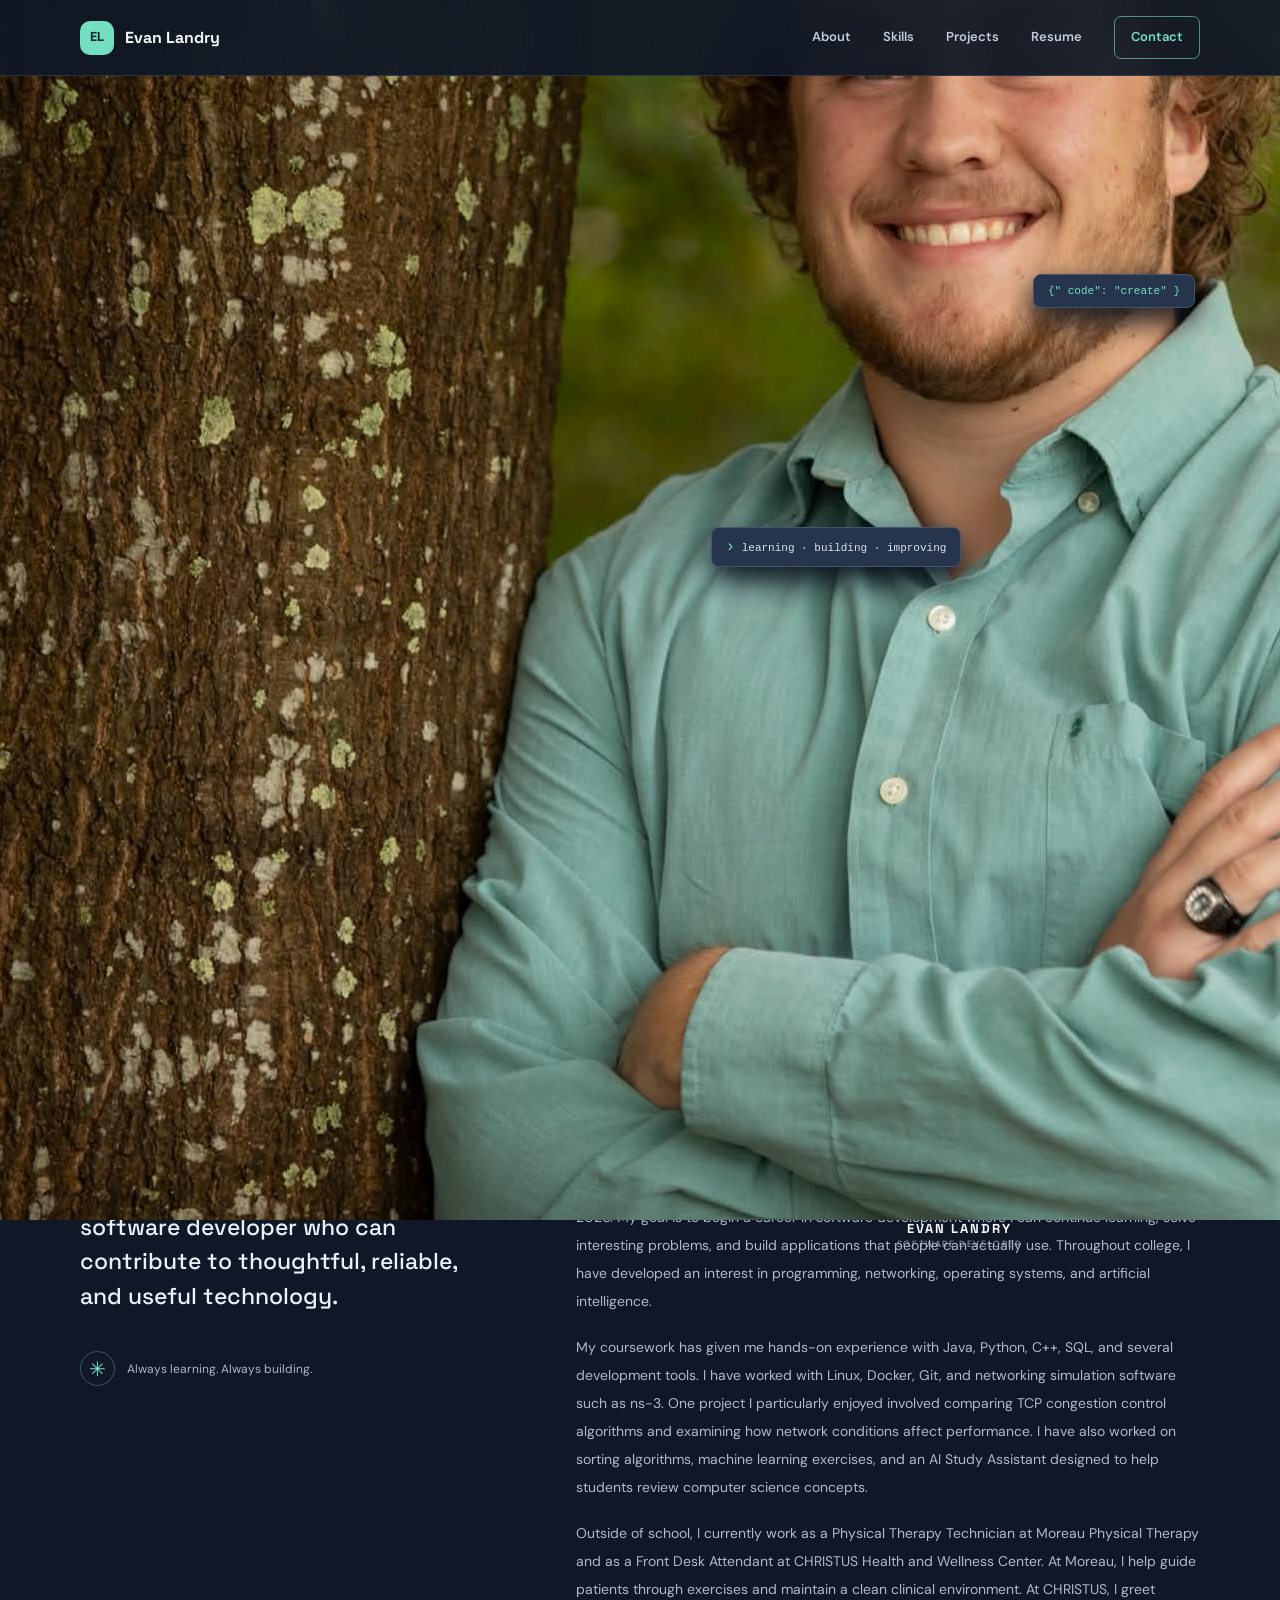
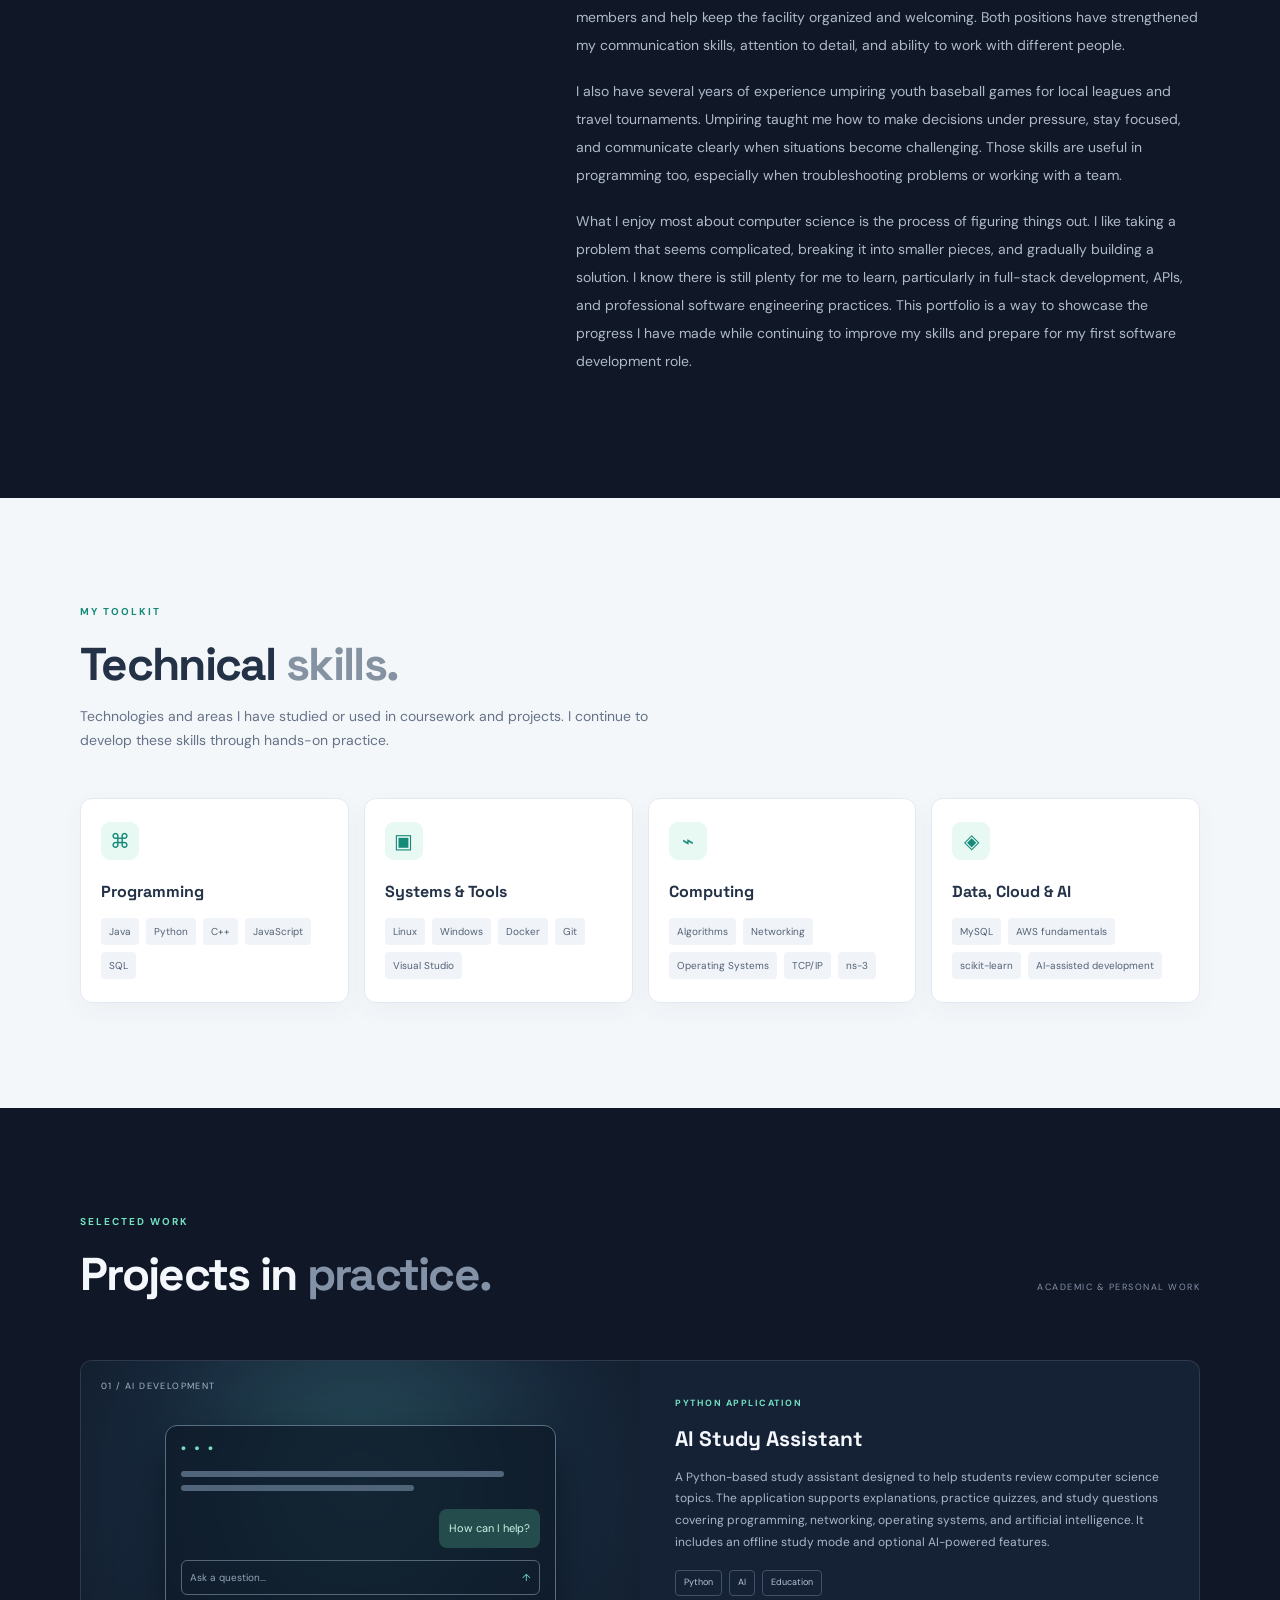
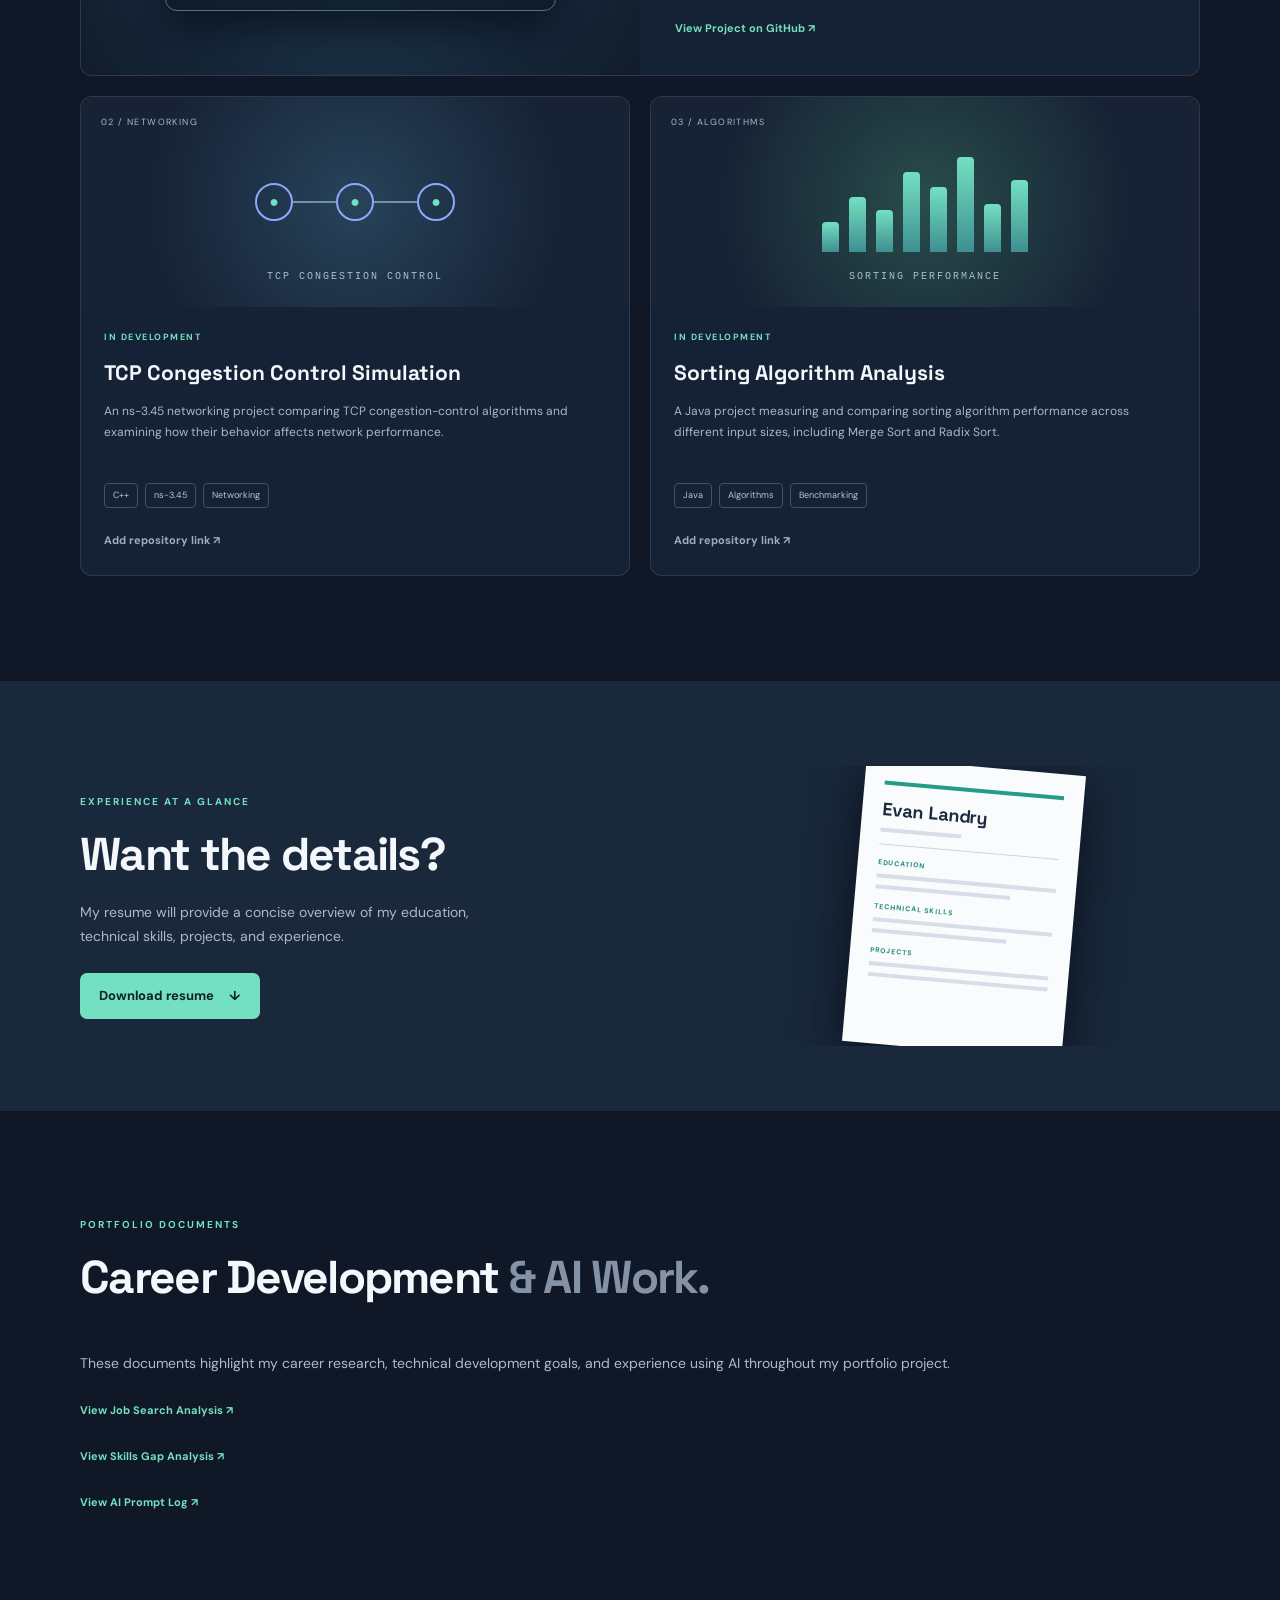
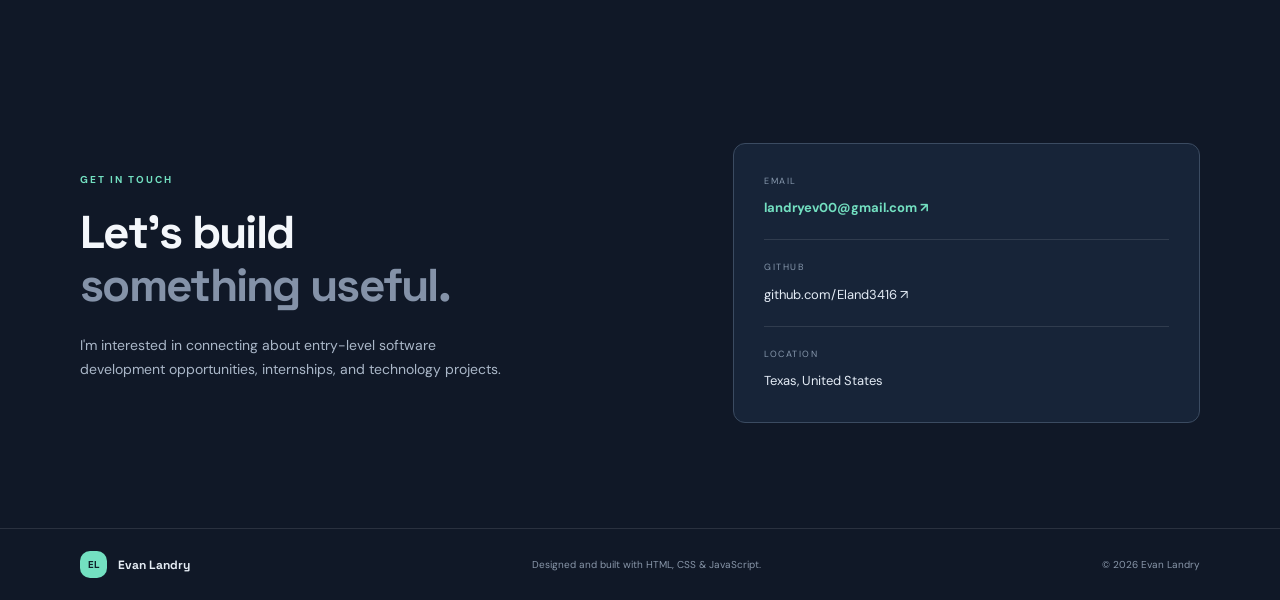
==== commit 6536769d: "Update profile card with headshot and details" ====
--- a/index.html
+++ b/index.html
@@ -37,7 +37,17 @@
       </div>
       <div class="hero-visual" aria-label="Initials EL profile placeholder">
         <div class="visual-orbit orbit-one"></div><div class="visual-orbit orbit-two"></div>
-        <div class="profile-card"><div class="profile-initials">EL</div><p>EVAN LANDRY</p><span>SOFTWARE DEVELOPER</span></div>
+        
+<div class="profile-card">
+  <img
+    src="assets/professional-headshot.jpg"
+    alt="Professional headshot of Evan Landry"
+    class="profile-photo"
+  >
+  <p>EVAN LANDRY</p>
+  <span>SOFTWARE DEVELOPER</span>
+</div>
+
         <div class="floating-tag tag-code">{" code": "create" }</div>
         <div class="floating-tag tag-terminal"><span>›</span> learning · building · improving</div>
       </div>
@@ -121,15 +131,6 @@
 
 
 </div>
-
-<div class="headshot-container">
-  <img
-    src="assets/professional-headshot.jpg"
-    alt="Professional headshot of Evan Landry"
-    class="professional-headshot"
-  >
-</div>
-
 </div>
 </section>
 
